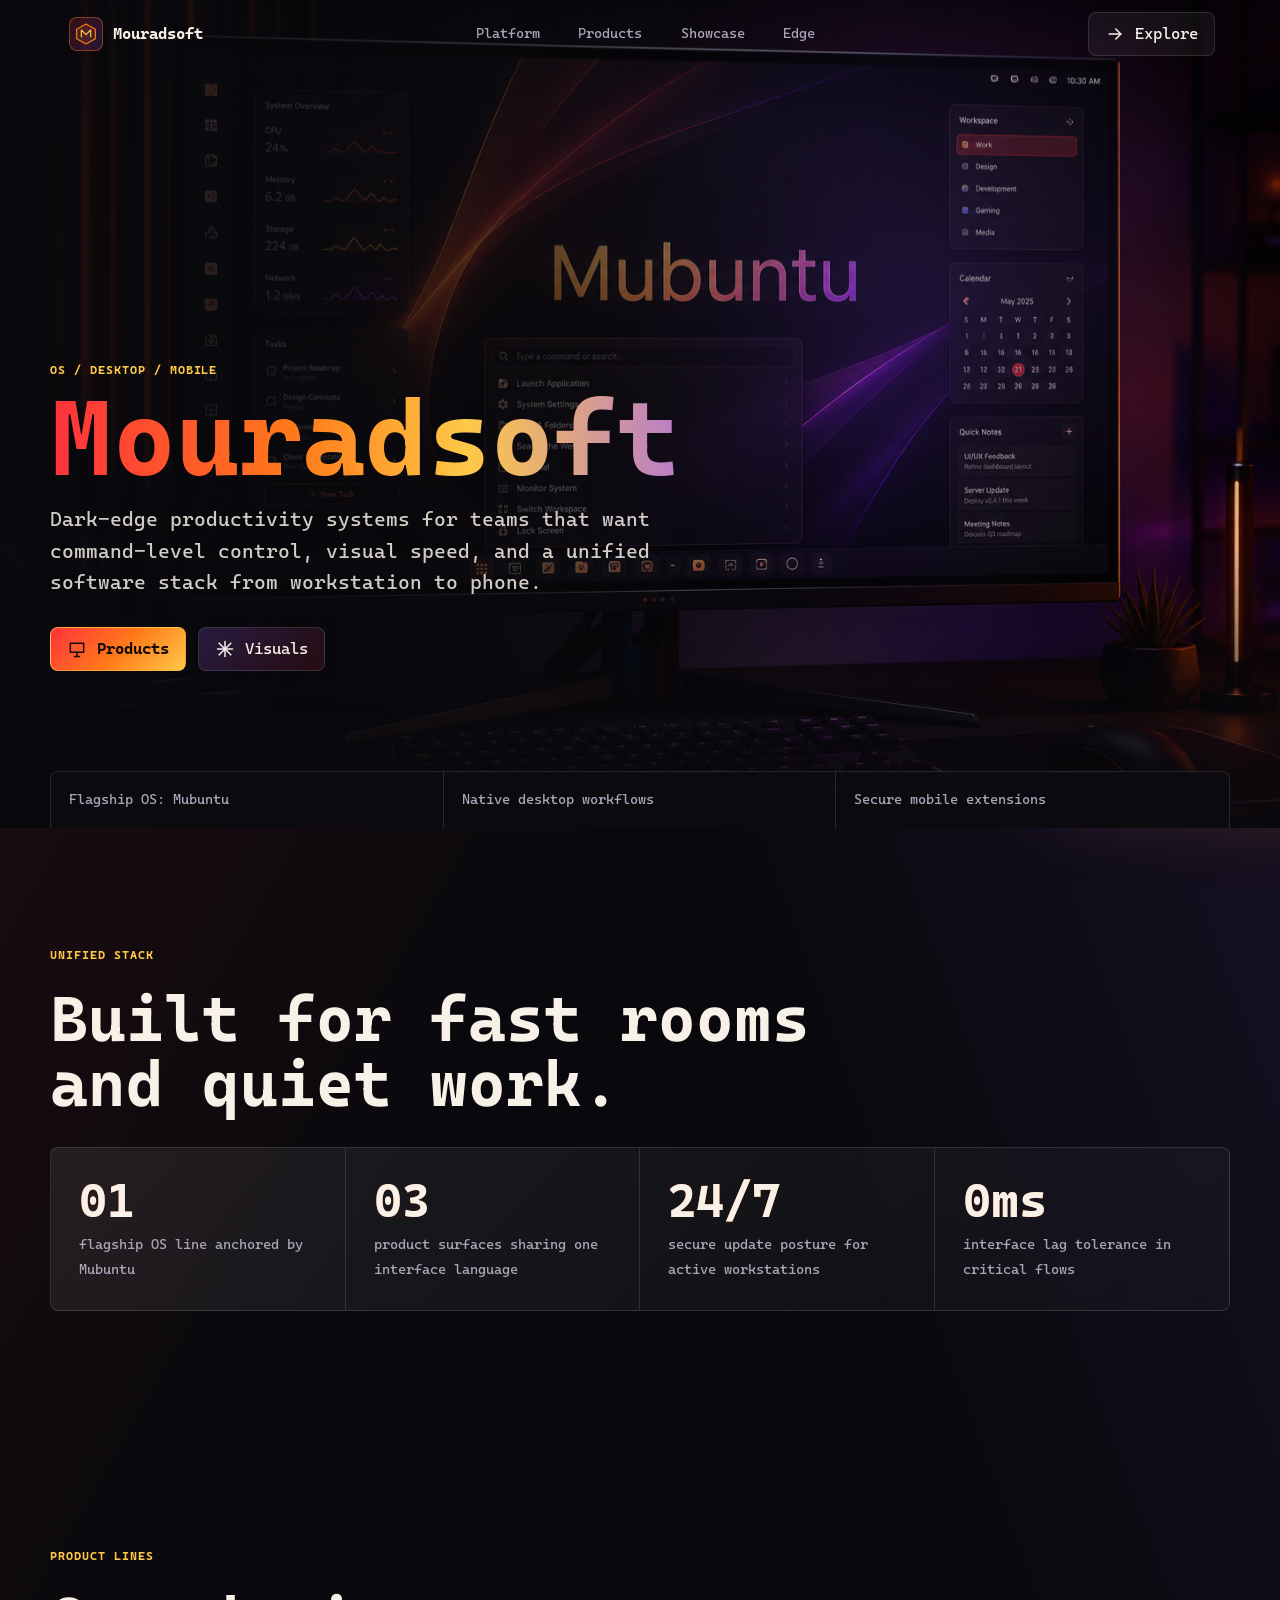
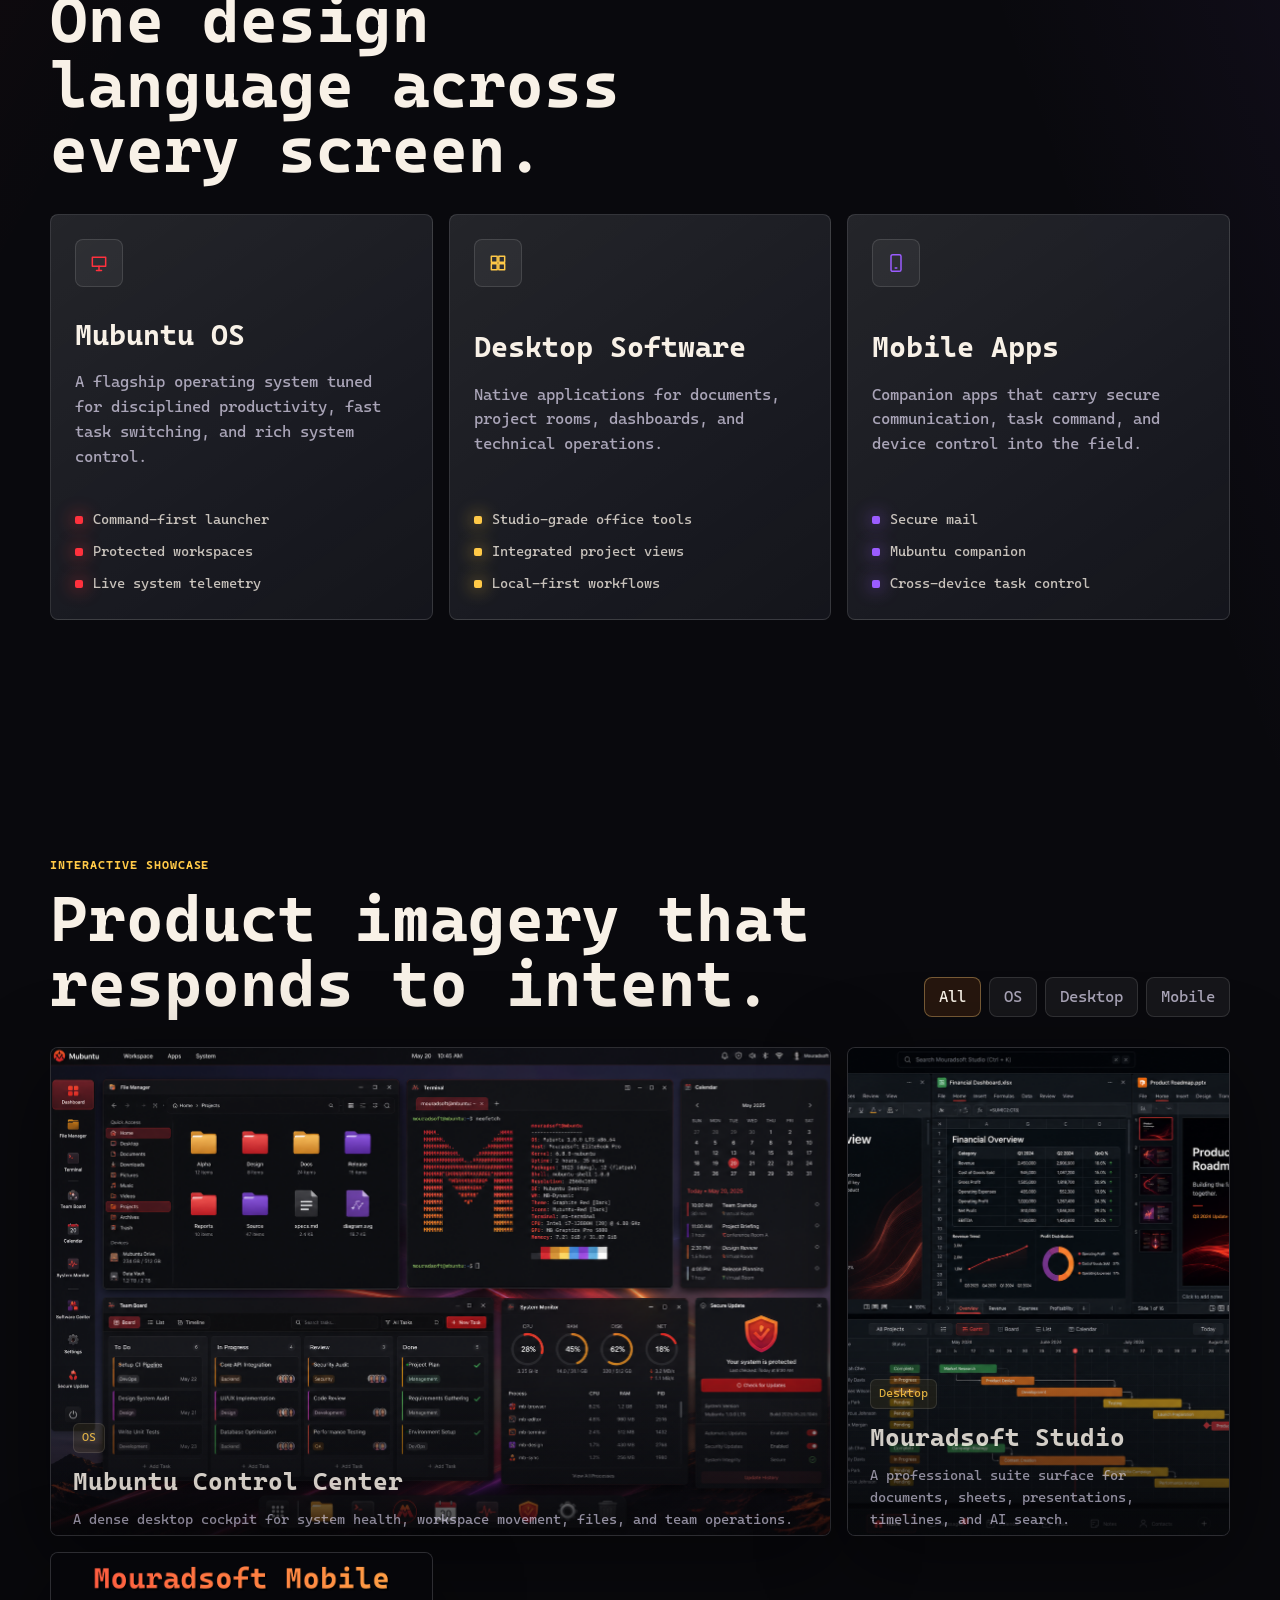
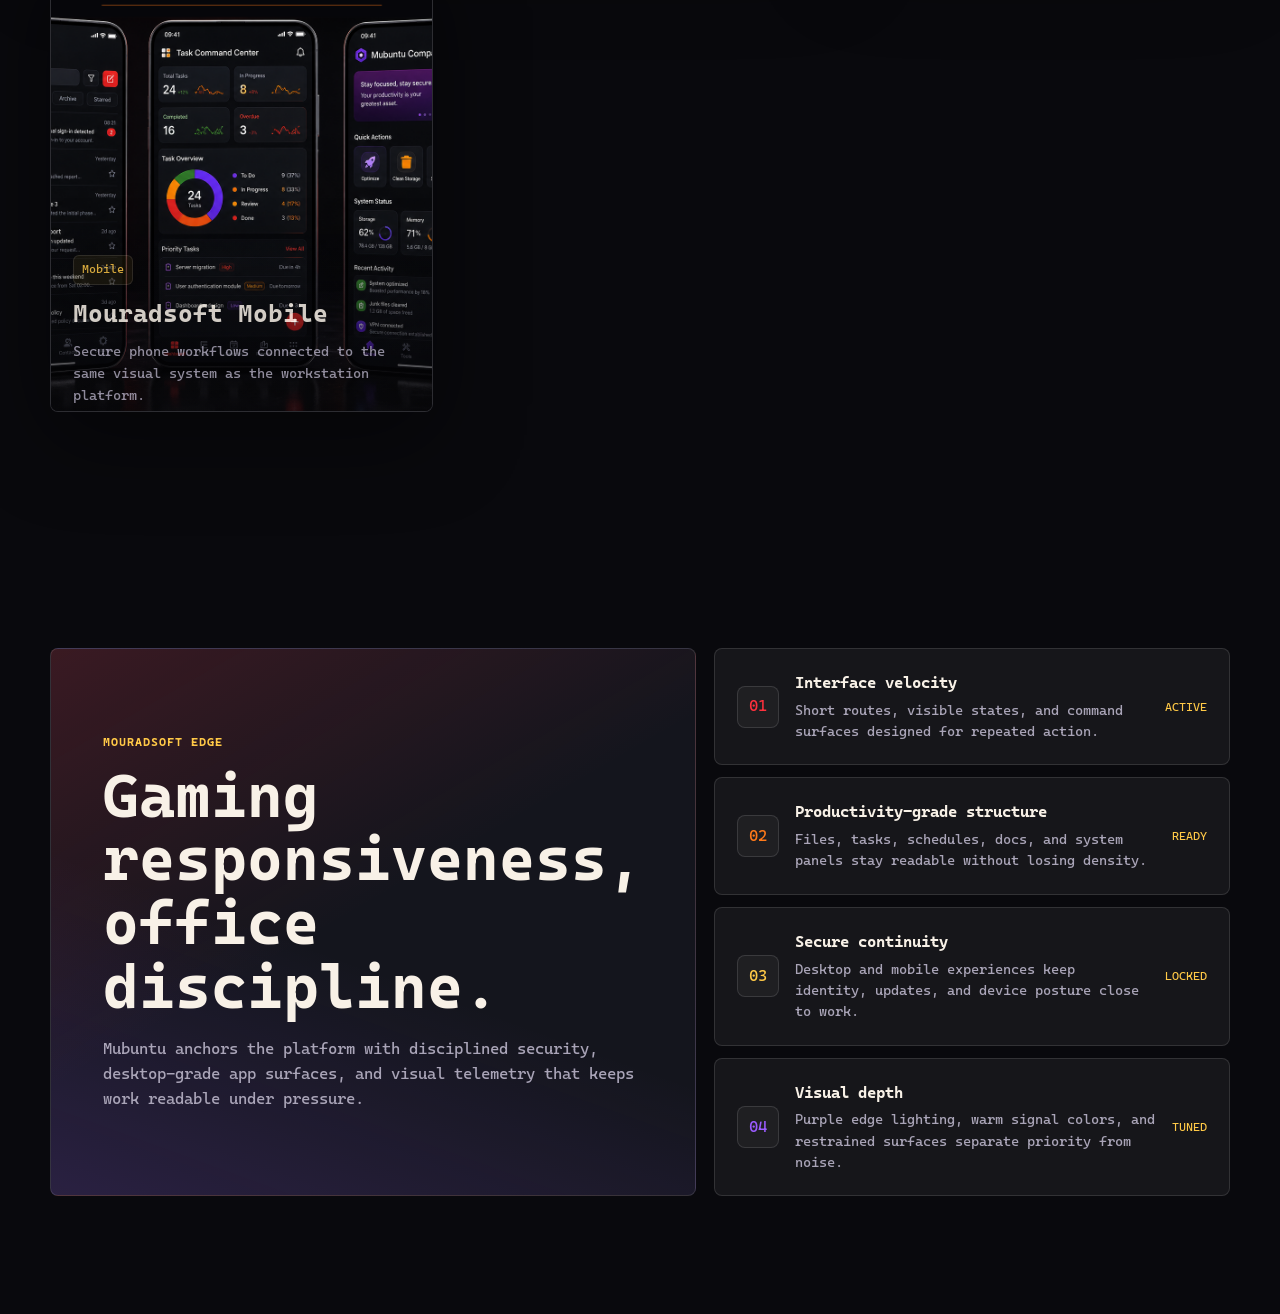
==== index.html @ c842a40a "Initial commit" ====
<!DOCTYPE html>
<html lang="en">
  <head>
    <meta charset="UTF-8" />
    <meta name="viewport" content="width=device-width, initial-scale=1.0" />
    <meta
      name="description"
      content="Mouradsoft builds Mubuntu, desktop software, and mobile applications for high-performance work."
    />
    <title>Mouradsoft | Operating Systems, Desktop Software, Mobile Apps</title>
    <link rel="stylesheet" href="./styles.css" />
  </head>
  <body>
    <div class="ambient ambient-one" aria-hidden="true"></div>
    <div class="ambient ambient-two" aria-hidden="true"></div>

    <header class="site-header" data-elevate>
      <a class="brand" href="#top" aria-label="Mouradsoft home">
        <span class="brand-mark" aria-hidden="true">
          <svg viewBox="0 0 36 36" role="img">
            <path d="M18 3 32 11v14L18 33 4 25V11L18 3Z" />
            <path d="M11 22V12l7 7 7-7v10" />
          </svg>
        </span>
        <span>Mouradsoft</span>
      </a>

      <button class="nav-toggle" type="button" aria-label="Open navigation" aria-expanded="false">
        <span></span>
        <span></span>
      </button>

      <nav class="site-nav" aria-label="Primary navigation">
        <a href="#platform">Platform</a>
        <a href="#products">Products</a>
        <a href="#showcase">Showcase</a>
        <a href="#edge">Edge</a>
      </nav>

      <a class="header-action" href="#showcase">
        <svg viewBox="0 0 24 24" aria-hidden="true">
          <path d="M5 12h14" />
          <path d="m13 6 6 6-6 6" />
        </svg>
        Explore
      </a>
    </header>

    <main id="top">
      <section class="hero" aria-labelledby="hero-title">
        <div class="hero-media" data-parallax="0.16">
          <img src="./assets/mouradsoft-hero.png" alt="Mubuntu operating system displayed on a premium workstation" />
        </div>
        <div class="hero-vignette" aria-hidden="true"></div>
        <div class="hero-content">
          <p class="eyebrow">OS / DESKTOP / MOBILE</p>
          <h1 id="hero-title" aria-label="Mouradsoft"><span>Mouradsoft</span></h1>
          <p class="hero-copy">
            Dark-edge productivity systems for teams that want command-level control, visual speed,
            and a unified software stack from workstation to phone.
          </p>
          <div class="hero-actions" aria-label="Primary actions">
            <a class="button button-primary" href="#products">
              <svg viewBox="0 0 24 24" aria-hidden="true">
                <path d="M4 5h16v11H4z" />
                <path d="M9 21h6" />
                <path d="M12 16v5" />
              </svg>
              Products
            </a>
            <a class="button button-secondary" href="#showcase">
              <svg viewBox="0 0 24 24" aria-hidden="true">
                <path d="M3 12h18" />
                <path d="M12 3v18" />
                <path d="M5 5l14 14" />
                <path d="M19 5 5 19" />
              </svg>
              Visuals
            </a>
          </div>
        </div>
        <div class="hero-strip" aria-label="Platform highlights">
          <span>Flagship OS: Mubuntu</span>
          <span>Native desktop workflows</span>
          <span>Secure mobile extensions</span>
        </div>
      </section>

      <section class="section platform-section" id="platform" aria-labelledby="platform-title">
        <div class="section-heading">
          <p class="eyebrow">Unified Stack</p>
          <h2 id="platform-title">Built for fast rooms and quiet work.</h2>
        </div>
        <div class="metrics" id="metrics" aria-label="Mouradsoft platform metrics"></div>
      </section>

      <section class="section products-section" id="products" aria-labelledby="products-title">
        <div class="section-heading compact">
          <p class="eyebrow">Product Lines</p>
          <h2 id="products-title">One design language across every screen.</h2>
        </div>
        <div class="product-grid" id="product-grid"></div>
      </section>

      <section class="section showcase-section" id="showcase" aria-labelledby="showcase-title">
        <div class="section-heading split">
          <div>
            <p class="eyebrow">Interactive Showcase</p>
            <h2 id="showcase-title">Product imagery that responds to intent.</h2>
          </div>
          <div class="showcase-controls" id="showcase-tabs" aria-label="Showcase filters"></div>
        </div>
        <div class="showcase-grid" id="showcase-grid"></div>
      </section>

      <section class="section edge-section" id="edge" aria-labelledby="edge-title">
        <div class="edge-panel">
          <div class="edge-copy">
            <p class="eyebrow">Mouradsoft Edge</p>
            <h2 id="edge-title">Gaming responsiveness, office discipline.</h2>
            <p>
              Mubuntu anchors the platform with disciplined security, desktop-grade app surfaces,
              and visual telemetry that keeps work readable under pressure.
            </p>
          </div>
          <div class="edge-stack" id="edge-stack" aria-label="Core capabilities"></div>
        </div>
      </section>
    </main>

    <div class="modal" id="image-modal" aria-hidden="true" role="dialog" aria-modal="true" aria-labelledby="modal-title">
      <button class="modal-backdrop" type="button" data-close-modal aria-label="Close product image"></button>
      <article class="modal-panel">
        <button class="modal-close" type="button" data-close-modal aria-label="Close product image">
          <svg viewBox="0 0 24 24" aria-hidden="true">
            <path d="M6 6l12 12" />
            <path d="M18 6 6 18" />
          </svg>
        </button>
        <div class="modal-image-wrap">
          <img id="modal-image" alt="" />
        </div>
        <div class="modal-copy">
          <p class="eyebrow" id="modal-kicker"></p>
          <h3 id="modal-title"></h3>
          <p id="modal-description"></p>
          <div class="modal-actions">
            <button class="icon-button" type="button" id="modal-prev" aria-label="Previous image">
              <svg viewBox="0 0 24 24" aria-hidden="true">
                <path d="m15 18-6-6 6-6" />
              </svg>
            </button>
            <button class="icon-button" type="button" id="modal-next" aria-label="Next image">
              <svg viewBox="0 0 24 24" aria-hidden="true">
                <path d="m9 18 6-6-6-6" />
              </svg>
            </button>
          </div>
        </div>
      </article>
    </div>

    <script src="./script.js"></script>
  </body>
</html>
---- styles.css ----
@font-face {
  font-family: "Cascadia Code";
  src: url("./assets/CascadiaCode.ttf") format("truetype");
  font-weight: 200 900;
  font-style: normal;
  font-display: swap;
}

:root {
  --bg: #09090d;
  --surface: rgba(16, 17, 24, 0.84);
  --surface-strong: #14151d;
  --line: rgba(255, 255, 255, 0.12);
  --line-bright: rgba(255, 205, 119, 0.38);
  --text: #f8f1e7;
  --muted: #a9a4b7;
  --red: #ff313d;
  --orange: #ff7a1a;
  --gold: #ffc947;
  --purple: #9b5cff;
  --green: #50d890;
  --shadow: 0 24px 90px rgba(0, 0, 0, 0.48);
  --radius: 8px;
  --max: 1180px;
}

* {
  box-sizing: border-box;
}

html {
  scroll-behavior: smooth;
}

body {
  margin: 0;
  background:
    linear-gradient(120deg, rgba(255, 49, 61, 0.12), transparent 28%),
    linear-gradient(250deg, rgba(155, 92, 255, 0.13), transparent 30%),
    var(--bg);
  color: var(--text);
  font-family: "Cascadia Code", monospace;
  line-height: 1.55;
  overflow-x: hidden;
}

body.modal-open {
  overflow: hidden;
}

body::selection {
  background: rgba(255, 201, 71, 0.34);
}

img {
  display: block;
  max-width: 100%;
}

a {
  color: inherit;
  text-decoration: none;
}

button {
  color: inherit;
  font: inherit;
}

svg {
  width: 20px;
  height: 20px;
  fill: none;
  stroke: currentColor;
  stroke-linecap: round;
  stroke-linejoin: round;
  stroke-width: 1.8;
}

.ambient {
  position: fixed;
  inset: auto;
  z-index: -2;
  pointer-events: none;
  filter: blur(44px);
  opacity: 0.36;
}

.ambient-one {
  width: 34vw;
  height: 34vw;
  left: -12vw;
  top: 20vh;
  background: conic-gradient(from 110deg, var(--red), var(--orange), transparent, var(--purple), var(--red));
}

.ambient-two {
  width: 28vw;
  height: 28vw;
  right: -10vw;
  bottom: 12vh;
  background: conic-gradient(from 260deg, var(--purple), transparent, var(--gold), var(--orange), var(--purple));
}

.site-header {
  position: fixed;
  top: 0;
  left: 50%;
  z-index: 20;
  width: min(calc(100% - 28px), var(--max));
  height: 68px;
  transform: translateX(-50%);
  display: grid;
  grid-template-columns: auto 1fr auto;
  align-items: center;
  gap: 24px;
  padding: 0 14px 0 18px;
  border: 1px solid transparent;
  border-radius: 0 0 var(--radius) var(--radius);
  transition: background 180ms ease, border-color 180ms ease, box-shadow 180ms ease;
}

.site-header.is-elevated {
  background: rgba(9, 9, 13, 0.74);
  border-color: var(--line);
  box-shadow: 0 18px 48px rgba(0, 0, 0, 0.32);
  backdrop-filter: blur(18px);
}

.brand {
  display: inline-flex;
  align-items: center;
  gap: 10px;
  min-width: 0;
  font-weight: 800;
  letter-spacing: 0;
}

.brand-mark {
  display: grid;
  width: 34px;
  height: 34px;
  place-items: center;
  border: 1px solid rgba(255, 122, 26, 0.42);
  border-radius: var(--radius);
  background: linear-gradient(135deg, rgba(255, 49, 61, 0.18), rgba(155, 92, 255, 0.18));
  color: var(--gold);
}

.brand-mark svg {
  width: 24px;
  height: 24px;
}

.brand-mark path:first-child {
  fill: rgba(255, 122, 26, 0.12);
  stroke: var(--orange);
}

.brand-mark path:last-child {
  stroke: var(--gold);
}

.site-nav {
  display: flex;
  justify-content: center;
  gap: clamp(16px, 3vw, 42px);
  color: var(--muted);
  font-size: 0.88rem;
}

.site-nav a {
  position: relative;
  padding: 8px 0;
  transition: color 160ms ease;
}

.site-nav a::after {
  position: absolute;
  left: 0;
  right: 0;
  bottom: 0;
  height: 2px;
  background: linear-gradient(90deg, var(--red), var(--orange), var(--gold), var(--purple));
  content: "";
  transform: scaleX(0);
  transform-origin: left;
  transition: transform 180ms ease;
}

.site-nav a:hover,
.site-nav a:focus-visible {
  color: var(--text);
}

.site-nav a:hover::after,
.site-nav a:focus-visible::after {
  transform: scaleX(1);
}

.header-action,
.button,
.tab-button,
.modal-close,
.icon-button,
.nav-toggle {
  border: 1px solid var(--line);
  border-radius: var(--radius);
  background: rgba(255, 255, 255, 0.055);
  cursor: pointer;
}

.header-action,
.button {
  display: inline-flex;
  align-items: center;
  justify-content: center;
  gap: 10px;
  min-height: 44px;
  padding: 0 16px;
  white-space: nowrap;
  transition: transform 180ms ease, border-color 180ms ease, background 180ms ease;
}

.header-action:hover,
.button:hover,
.header-action:focus-visible,
.button:focus-visible {
  border-color: var(--line-bright);
  transform: translateY(-2px);
}

.button-primary {
  background: linear-gradient(135deg, var(--red), var(--orange) 52%, var(--gold));
  color: #190b08;
  border-color: rgba(255, 201, 71, 0.64);
  font-weight: 800;
}

.button-secondary {
  background: linear-gradient(135deg, rgba(155, 92, 255, 0.22), rgba(255, 49, 61, 0.12));
}

.nav-toggle {
  display: none;
  width: 42px;
  height: 42px;
  place-items: center;
  padding: 0;
}

.nav-toggle span {
  display: block;
  width: 18px;
  height: 2px;
  background: currentColor;
}

.hero {
  position: relative;
  min-height: 92svh;
  display: grid;
  align-items: end;
  isolation: isolate;
  overflow: hidden;
  padding: 118px max(20px, calc((100vw - var(--max)) / 2)) 58px;
}

.hero-media,
.hero-vignette {
  position: absolute;
  inset: 0;
}

.hero-media {
  z-index: -3;
  transform: translate3d(0, var(--parallax-y, 0px), 0) scale(1.06);
}

.hero-media img {
  width: 100%;
  height: 100%;
  object-fit: cover;
}

.hero-vignette {
  z-index: -2;
  background:
    linear-gradient(90deg, rgba(9, 9, 13, 0.96) 0%, rgba(9, 9, 13, 0.7) 40%, rgba(9, 9, 13, 0.2) 68%),
    linear-gradient(0deg, var(--bg) 0%, transparent 34%),
    radial-gradient(circle at 72% 34%, rgba(155, 92, 255, 0.18), transparent 32%);
}

.hero-content {
  width: min(720px, 100%);
  padding-bottom: clamp(48px, 11vh, 108px);
}

.eyebrow {
  margin: 0 0 12px;
  color: var(--gold);
  font-size: 0.76rem;
  font-weight: 800;
  letter-spacing: 0.08em;
  text-transform: uppercase;
}

h1,
h2,
h3,
p {
  margin-top: 0;
}

h1 {
  max-width: 100%;
  margin-bottom: 18px;
  padding-right: 0.12em;
  overflow: visible;
  font-size: clamp(3rem, 8.5vw, 6.7rem);
  line-height: 0.88;
  letter-spacing: 0;
  white-space: nowrap;
}

h1 span {
  display: inline-block;
}

h1,
.gradient-text {
  background: linear-gradient(90deg, var(--red), var(--orange) 34%, var(--gold) 58%, var(--purple));
  -webkit-background-clip: text;
  background-clip: text;
  color: transparent;
}

.hero-copy {
  max-width: 680px;
  color: rgba(248, 241, 231, 0.84);
  font-size: clamp(1rem, 1.9vw, 1.28rem);
}

.hero-actions {
  display: flex;
  flex-wrap: wrap;
  gap: 12px;
  margin-top: 28px;
}

.hero-strip {
  position: absolute;
  left: 50%;
  bottom: 0;
  width: min(calc(100% - 40px), var(--max));
  transform: translateX(-50%);
  display: grid;
  grid-template-columns: repeat(3, 1fr);
  border: 1px solid var(--line);
  border-bottom: 0;
  border-radius: var(--radius) var(--radius) 0 0;
  background: rgba(12, 12, 18, 0.76);
  backdrop-filter: blur(18px);
  overflow: hidden;
}

.hero-strip span {
  min-width: 0;
  padding: 17px 18px;
  border-right: 1px solid var(--line);
  color: var(--muted);
  font-size: clamp(0.72rem, 1.5vw, 0.88rem);
}

.hero-strip span:last-child {
  border-right: 0;
}

.section {
  width: min(calc(100% - 40px), var(--max));
  margin: 0 auto;
  padding: clamp(72px, 10vw, 118px) 0;
}

.section-heading {
  display: grid;
  gap: 10px;
  margin-bottom: 30px;
}

.section-heading h2 {
  max-width: 800px;
  margin: 0;
  font-size: clamp(2rem, 5vw, 4.4rem);
  line-height: 1.02;
  letter-spacing: 0;
}

.section-heading.compact h2 {
  max-width: 720px;
}

.section-heading.split {
  grid-template-columns: 1fr auto;
  align-items: end;
  gap: 24px;
}

.metrics {
  display: grid;
  grid-template-columns: repeat(4, 1fr);
  border: 1px solid var(--line);
  border-radius: var(--radius);
  background: linear-gradient(135deg, rgba(255, 255, 255, 0.08), rgba(255, 255, 255, 0.025));
  overflow: hidden;
}

.metric {
  min-width: 0;
  padding: 28px;
  border-right: 1px solid var(--line);
}

.metric:last-child {
  border-right: 0;
}

.metric-value {
  display: block;
  margin-bottom: 8px;
  color: var(--text);
  font-size: clamp(2rem, 4vw, 3rem);
  font-weight: 900;
  line-height: 1;
}

.metric-label {
  color: var(--muted);
  font-size: 0.86rem;
}

.product-grid {
  display: grid;
  grid-template-columns: repeat(3, 1fr);
  gap: 16px;
}

.product-card {
  position: relative;
  min-height: 340px;
  display: flex;
  flex-direction: column;
  justify-content: space-between;
  padding: 24px;
  border: 1px solid var(--line);
  border-radius: var(--radius);
  background:
    linear-gradient(145deg, rgba(255, 255, 255, 0.09), rgba(255, 255, 255, 0.025)),
    var(--surface);
  overflow: hidden;
}

.product-card::before {
  position: absolute;
  inset: 0;
  background: radial-gradient(circle at var(--mx, 50%) var(--my, 50%), var(--accent-soft), transparent 34%);
  opacity: 0;
  content: "";
  transition: opacity 180ms ease;
}

.product-card:hover::before {
  opacity: 1;
}

.product-card > * {
  position: relative;
  z-index: 1;
}

.product-icon {
  display: grid;
  width: 48px;
  height: 48px;
  place-items: center;
  border: 1px solid var(--line);
  border-radius: var(--radius);
  color: var(--accent);
  background: rgba(255, 255, 255, 0.05);
}

.product-card h3 {
  margin: 26px 0 12px;
  font-size: clamp(1.3rem, 2.3vw, 2rem);
}

.product-card p {
  color: var(--muted);
}

.feature-list {
  display: grid;
  gap: 10px;
  margin: 24px 0 0;
  padding: 0;
  list-style: none;
}

.feature-list li {
  display: flex;
  align-items: center;
  gap: 10px;
  color: rgba(248, 241, 231, 0.78);
  font-size: 0.88rem;
}

.feature-list li::before {
  width: 8px;
  height: 8px;
  border-radius: 2px;
  background: var(--accent);
  content: "";
  flex: 0 0 auto;
  box-shadow: 0 0 18px var(--accent);
}

.showcase-controls {
  display: flex;
  flex-wrap: wrap;
  justify-content: flex-end;
  gap: 8px;
}

.tab-button {
  min-height: 40px;
  padding: 0 14px;
  color: var(--muted);
  transition: color 160ms ease, border-color 160ms ease, background 160ms ease;
}

.tab-button.is-active,
.tab-button:hover,
.tab-button:focus-visible {
  color: var(--text);
  border-color: var(--line-bright);
  background: rgba(255, 122, 26, 0.12);
}

.showcase-grid {
  display: grid;
  grid-template-columns: repeat(3, 1fr);
  gap: 16px;
}

.showcase-card {
  position: relative;
  min-width: 0;
  min-height: 458px;
  border: 1px solid var(--line);
  border-radius: var(--radius);
  background: #101016;
  box-shadow: var(--shadow);
  overflow: hidden;
  cursor: pointer;
  transform-style: preserve-3d;
  transition: border-color 180ms ease, transform 120ms ease;
}

.showcase-card.is-wide {
  grid-column: span 2;
}

.showcase-card:hover,
.showcase-card:focus-visible {
  border-color: var(--line-bright);
  outline: none;
}

.showcase-card img {
  width: 100%;
  height: 100%;
  min-height: 458px;
  object-fit: cover;
  transform: translateZ(0) scale(1.01);
  transition: transform 280ms ease, filter 280ms ease;
}

.showcase-card:hover img,
.showcase-card:focus-visible img {
  filter: saturate(1.1) contrast(1.08);
  transform: translateZ(34px) scale(1.045);
}

.showcase-reveal {
  position: absolute;
  left: 0;
  right: 0;
  bottom: 0;
  padding: 58px 22px 22px;
  background: linear-gradient(0deg, rgba(6, 6, 9, 0.96), rgba(6, 6, 9, 0));
  transform: translateY(18px);
  opacity: 0.84;
  transition: opacity 180ms ease, transform 180ms ease;
}

.showcase-card:hover .showcase-reveal,
.showcase-card:focus-visible .showcase-reveal {
  opacity: 1;
  transform: translateY(0);
}

.showcase-reveal h3 {
  margin-bottom: 8px;
  font-size: clamp(1.1rem, 2vw, 1.55rem);
}

.showcase-reveal p {
  margin-bottom: 0;
  color: var(--muted);
  font-size: 0.88rem;
}

.showcase-tag {
  display: inline-flex;
  margin-bottom: 10px;
  padding: 5px 8px;
  border: 1px solid var(--line);
  border-radius: 6px;
  color: var(--gold);
  background: rgba(255, 201, 71, 0.08);
  font-size: 0.72rem;
}

.edge-panel {
  display: grid;
  grid-template-columns: 0.9fr 1.1fr;
  gap: 18px;
  align-items: stretch;
}

.edge-copy {
  min-height: 420px;
  display: flex;
  flex-direction: column;
  justify-content: center;
  padding: clamp(26px, 5vw, 52px);
  border: 1px solid var(--line);
  border-radius: var(--radius);
  background:
    linear-gradient(150deg, rgba(255, 49, 61, 0.16), transparent 48%),
    linear-gradient(20deg, rgba(155, 92, 255, 0.16), transparent 44%),
    var(--surface-strong);
}

.edge-copy h2 {
  margin-bottom: 18px;
  font-size: clamp(2rem, 4.8vw, 4rem);
  line-height: 1.04;
}

.edge-copy p:last-child {
  max-width: 570px;
  margin-bottom: 0;
  color: var(--muted);
}

.edge-stack {
  display: grid;
  gap: 12px;
}

.edge-item {
  display: grid;
  grid-template-columns: auto 1fr auto;
  gap: 16px;
  align-items: center;
  padding: 22px;
  border: 1px solid var(--line);
  border-radius: var(--radius);
  background: rgba(255, 255, 255, 0.055);
}

.edge-number {
  display: grid;
  width: 42px;
  height: 42px;
  place-items: center;
  border: 1px solid var(--line);
  border-radius: var(--radius);
  color: var(--accent);
  background: rgba(255, 255, 255, 0.04);
}

.edge-item h3 {
  margin: 0 0 4px;
  font-size: 1rem;
}

.edge-item p {
  margin: 0;
  color: var(--muted);
  font-size: 0.86rem;
}

.edge-status {
  color: var(--gold);
  font-size: 0.78rem;
  white-space: nowrap;
}

.modal {
  position: fixed;
  inset: 0;
  z-index: 50;
  display: grid;
  place-items: center;
  padding: 22px;
  opacity: 0;
  pointer-events: none;
  transition: opacity 180ms ease;
}

.modal.is-open {
  opacity: 1;
  pointer-events: auto;
}

.modal-backdrop {
  position: absolute;
  inset: 0;
  border: 0;
  background: rgba(3, 3, 5, 0.78);
  backdrop-filter: blur(18px);
  cursor: pointer;
}

.modal-panel {
  position: relative;
  width: min(1120px, 100%);
  max-height: min(88svh, 840px);
  display: grid;
  grid-template-columns: 1.35fr 0.65fr;
  border: 1px solid var(--line-bright);
  border-radius: var(--radius);
  background: #101016;
  box-shadow: var(--shadow);
  overflow: hidden;
  transform: scale(0.96) translateY(18px);
  transition: transform 220ms ease;
}

.modal.is-open .modal-panel {
  transform: scale(1) translateY(0);
}

.modal-image-wrap {
  background: #050507;
  overflow: auto;
}

.modal-image-wrap img {
  width: 100%;
  height: 100%;
  max-height: min(88svh, 840px);
  object-fit: contain;
}

.modal-copy {
  display: flex;
  flex-direction: column;
  justify-content: center;
  padding: clamp(24px, 4vw, 42px);
}

.modal-copy h3 {
  margin-bottom: 14px;
  font-size: clamp(1.6rem, 3vw, 2.5rem);
  line-height: 1.04;
}

.modal-copy p {
  color: var(--muted);
}

.modal-actions {
  display: flex;
  gap: 10px;
  margin-top: 24px;
}

.modal-close,
.icon-button {
  display: grid;
  width: 42px;
  height: 42px;
  place-items: center;
  padding: 0;
  transition: border-color 160ms ease, background 160ms ease;
}

.modal-close {
  position: absolute;
  top: 14px;
  right: 14px;
  z-index: 2;
  background: rgba(0, 0, 0, 0.48);
}

.modal-close:hover,
.modal-close:focus-visible,
.icon-button:hover,
.icon-button:focus-visible {
  border-color: var(--line-bright);
  background: rgba(255, 122, 26, 0.14);
}

@media (max-width: 980px) {
  .site-header {
    grid-template-columns: auto auto;
    justify-content: space-between;
  }

  .nav-toggle {
    display: grid;
  }

  .site-nav,
  .header-action {
    display: none;
  }

  .site-header.nav-open .site-nav {
    position: absolute;
    top: 76px;
    left: 0;
    right: 0;
    display: grid;
    justify-content: stretch;
    gap: 0;
    padding: 8px;
    border: 1px solid var(--line);
    border-radius: var(--radius);
    background: rgba(9, 9, 13, 0.96);
    backdrop-filter: blur(18px);
  }

  .site-nav a {
    padding: 14px;
  }

  .hero {
    min-height: 88svh;
  }

  .hero-vignette {
    background:
      linear-gradient(90deg, rgba(9, 9, 13, 0.94), rgba(9, 9, 13, 0.68)),
      linear-gradient(0deg, var(--bg) 0%, transparent 42%);
  }

  .metrics,
  .product-grid,
  .showcase-grid,
  .edge-panel,
  .modal-panel {
    grid-template-columns: 1fr;
  }

  .metrics {
    grid-template-columns: repeat(2, 1fr);
  }

  .metric:nth-child(2) {
    border-right: 0;
  }

  .metric:nth-child(-n + 2) {
    border-bottom: 1px solid var(--line);
  }

  .showcase-card.is-wide {
    grid-column: span 1;
  }

  .section-heading.split {
    grid-template-columns: 1fr;
    align-items: start;
  }

  .showcase-controls {
    justify-content: flex-start;
  }
}

@media (max-width: 640px) {
  .site-header {
    width: calc(100% - 20px);
    height: 60px;
  }

  .brand span:last-child {
    max-width: 48vw;
    overflow: hidden;
    text-overflow: ellipsis;
  }

  .hero {
    min-height: 90svh;
    padding-inline: 20px;
    padding-bottom: 82px;
  }

  .hero-content {
    padding-bottom: 46px;
  }

  .hero-strip {
    width: calc(100% - 20px);
    grid-template-columns: 1fr;
  }

  .hero-strip span {
    padding: 11px 12px;
    border-right: 0;
    border-bottom: 1px solid var(--line);
  }

  .hero-strip span:last-child {
    border-bottom: 0;
  }

  .section {
    width: calc(100% - 28px);
  }

  .metrics {
    grid-template-columns: 1fr;
  }

  .metric {
    border-right: 0;
    border-bottom: 1px solid var(--line);
  }

  .metric:last-child {
    border-bottom: 0;
  }

  .product-card {
    min-height: 300px;
  }

  .showcase-card,
  .showcase-card img {
    min-height: 360px;
  }

  .edge-item {
    grid-template-columns: auto 1fr;
  }

  .edge-status {
    grid-column: 2;
  }

  .modal {
    padding: 10px;
  }

  .modal-panel {
    max-height: 92svh;
    overflow-y: auto;
  }

  .modal-image-wrap img {
    max-height: 52svh;
  }
}

@media (prefers-reduced-motion: reduce) {
  *,
  *::before,
  *::after {
    scroll-behavior: auto !important;
    transition-duration: 0.001ms !important;
    animation-duration: 0.001ms !important;
  }
}
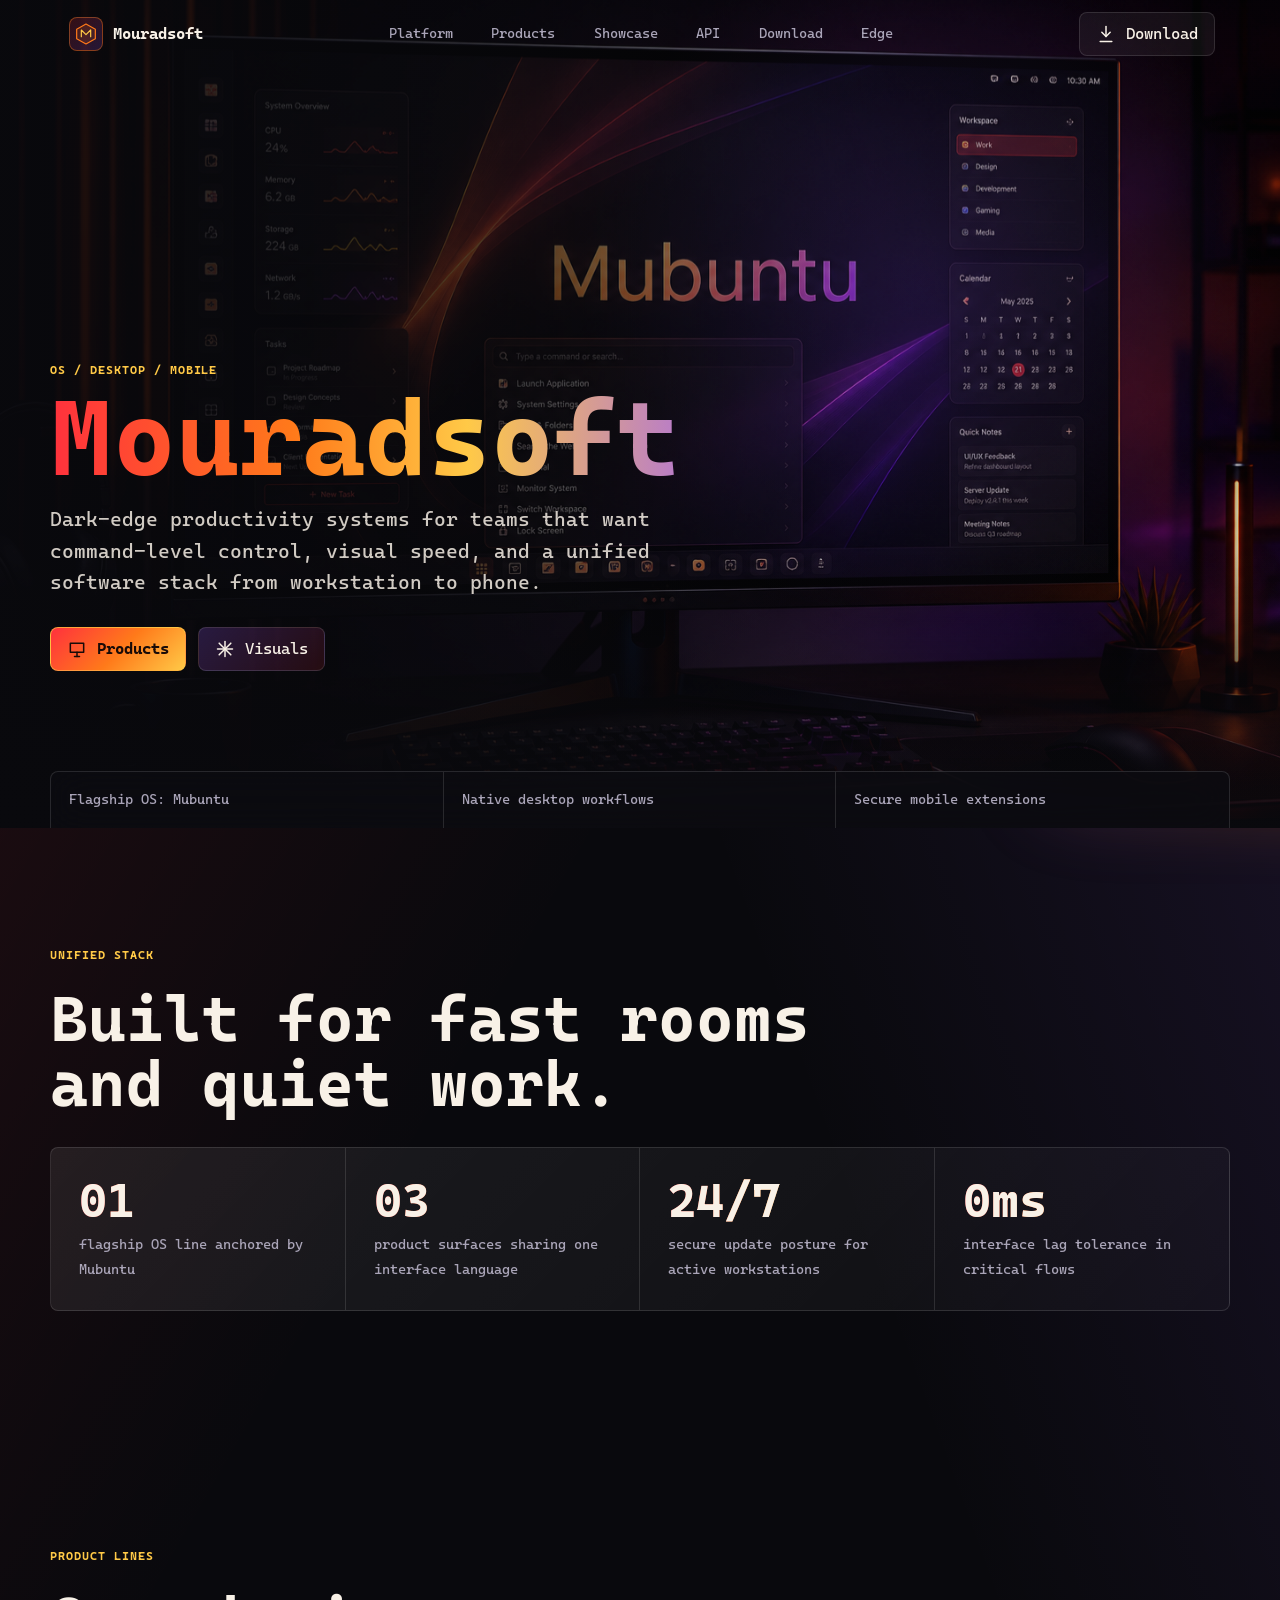
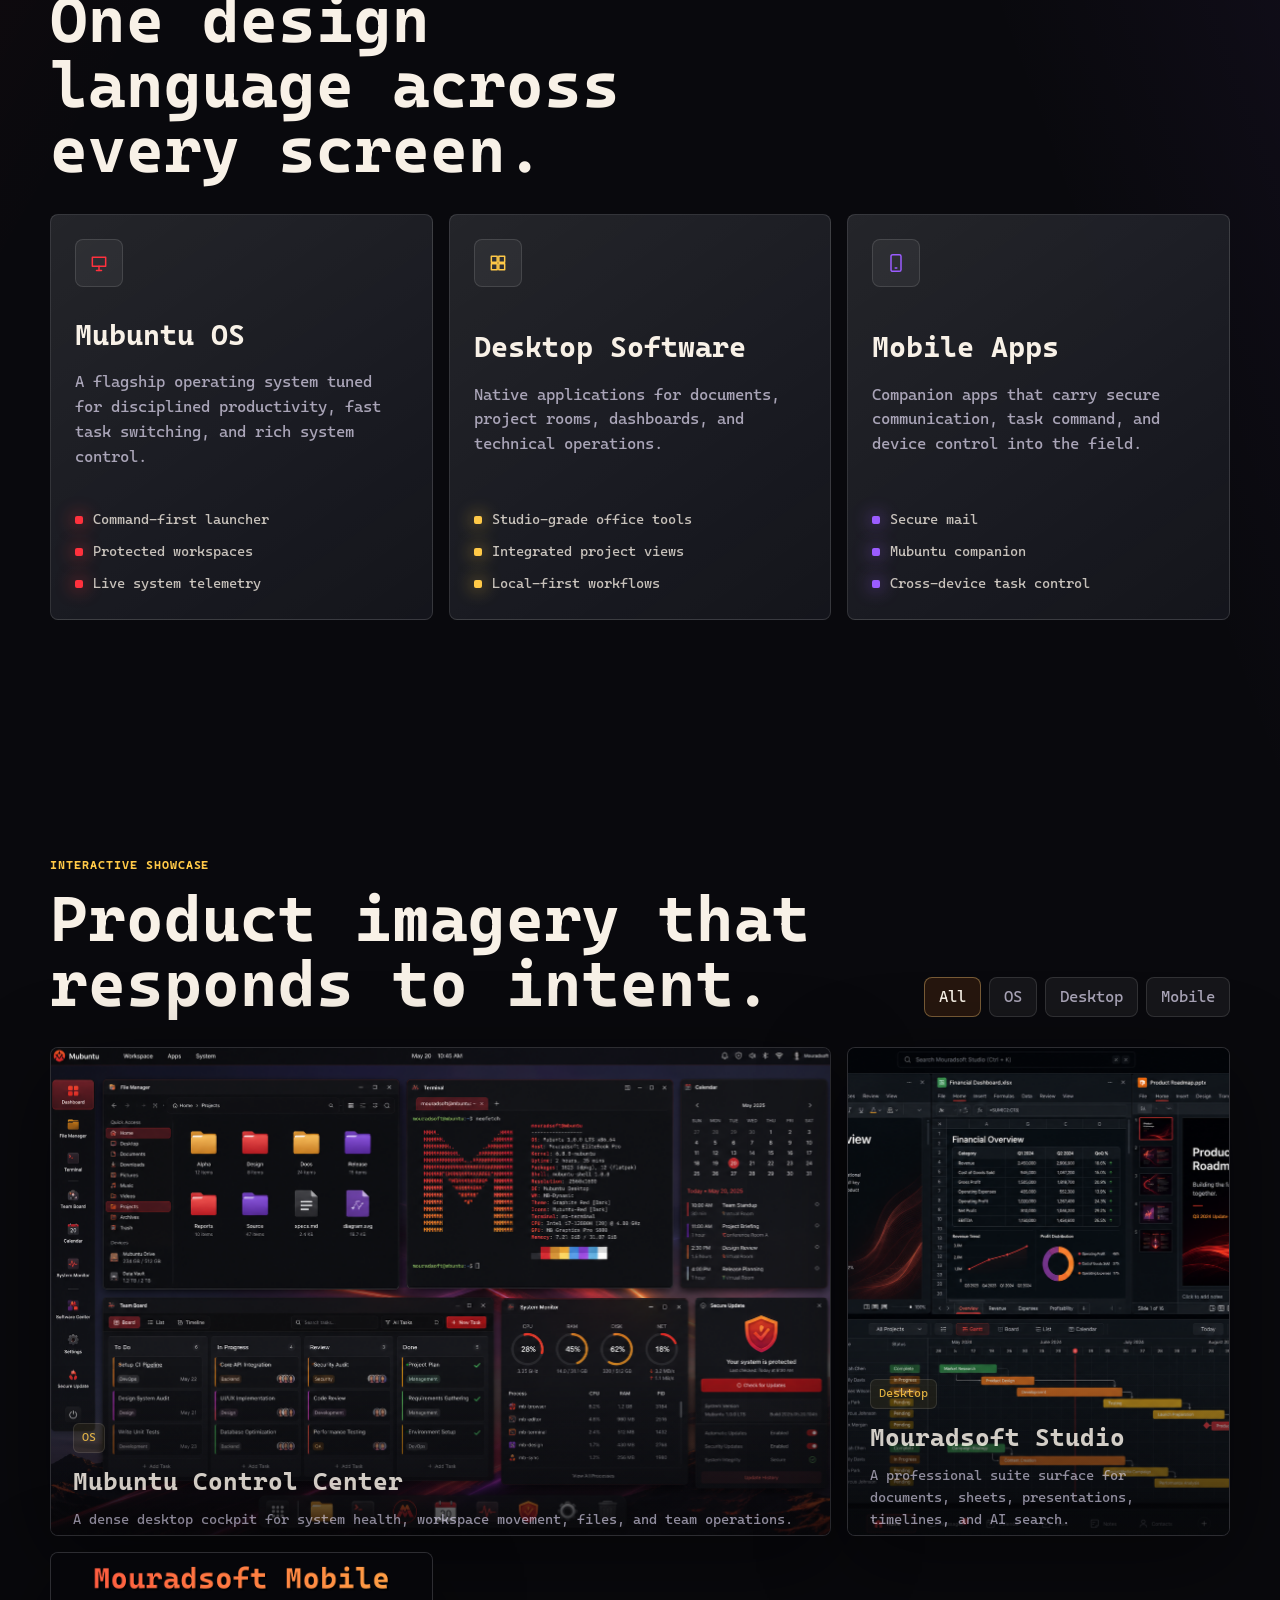
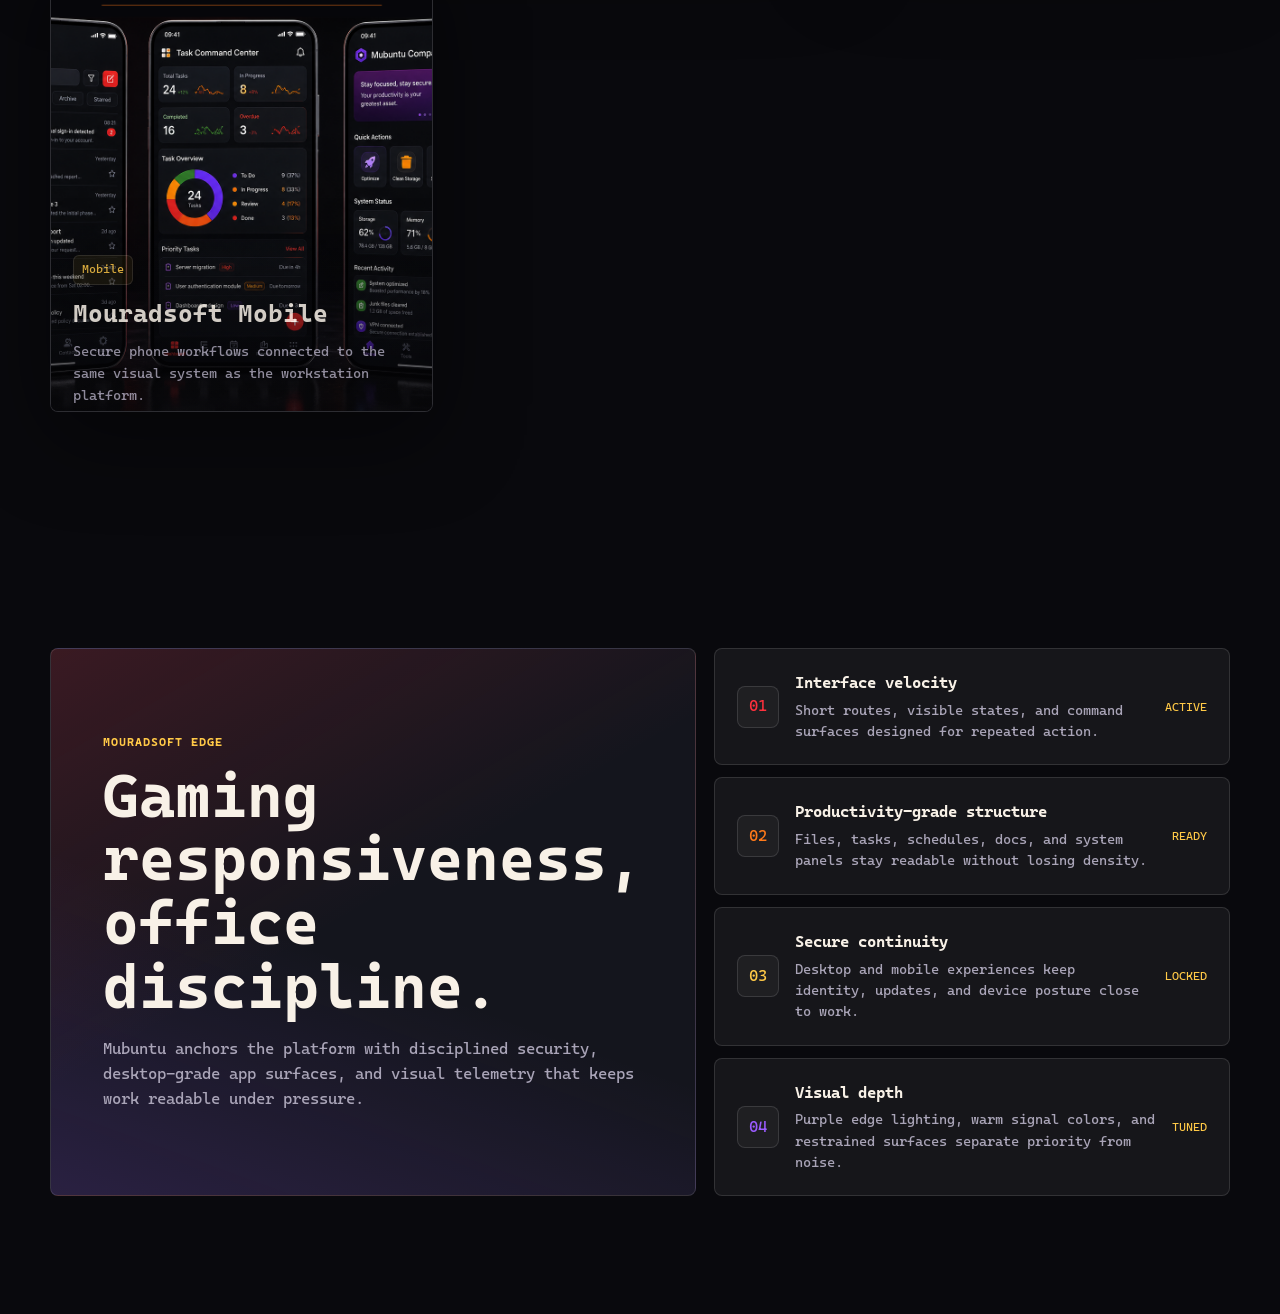
==== commit 6d1c78d1: "Add API docs playground" ====
--- a/index.html
+++ b/index.html
@@ -34,15 +34,18 @@
         <a href="#platform">Platform</a>
         <a href="#products">Products</a>
         <a href="#showcase">Showcase</a>
+        <a href="./api.html">API</a>
+        <a href="./download.html">Download</a>
         <a href="#edge">Edge</a>
       </nav>
 
-      <a class="header-action" href="#showcase">
+      <a class="header-action" href="./download.html">
         <svg viewBox="0 0 24 24" aria-hidden="true">
-          <path d="M5 12h14" />
-          <path d="m13 6 6 6-6 6" />
+          <path d="M12 3v12" />
+          <path d="m7 10 5 5 5-5" />
+          <path d="M5 21h14" />
         </svg>
-        Explore
+        Download
       </a>
     </header>
 
--- a/styles.css
+++ b/styles.css
@@ -814,6 +814,729 @@
   background: rgba(255, 122, 26, 0.14);
 }
 
+.download-page {
+  min-height: 100svh;
+}
+
+.download-hero {
+  width: min(calc(100% - 40px), var(--max));
+  min-height: 72svh;
+  display: grid;
+  grid-template-columns: minmax(0, 1fr) minmax(320px, 0.74fr);
+  gap: clamp(24px, 5vw, 70px);
+  align-items: center;
+  margin: 0 auto;
+  padding: 128px 0 54px;
+}
+
+.download-hero-copy {
+  min-width: 0;
+}
+
+.download-hero h1 {
+  margin-bottom: 18px;
+  font-size: clamp(3.2rem, 9vw, 7rem);
+}
+
+.release-pill {
+  display: flex;
+  flex-wrap: wrap;
+  align-items: center;
+  gap: 10px;
+  width: fit-content;
+  max-width: 100%;
+  margin-top: 28px;
+  padding: 10px 12px;
+  border: 1px solid rgba(80, 216, 144, 0.36);
+  border-radius: var(--radius);
+  background: rgba(80, 216, 144, 0.08);
+}
+
+.release-pill span {
+  padding: 4px 8px;
+  border-radius: 6px;
+  background: rgba(80, 216, 144, 0.14);
+  color: var(--green);
+  font-size: 0.76rem;
+  font-weight: 800;
+}
+
+.release-pill strong {
+  color: var(--text);
+}
+
+.release-pill small {
+  color: var(--muted);
+}
+
+.download-terminal {
+  border: 1px solid rgba(80, 216, 144, 0.28);
+  border-radius: var(--radius);
+  background:
+    linear-gradient(135deg, rgba(80, 216, 144, 0.08), transparent 38%),
+    linear-gradient(155deg, rgba(155, 92, 255, 0.14), transparent 54%),
+    rgba(8, 10, 12, 0.9);
+  box-shadow: var(--shadow);
+  overflow: hidden;
+}
+
+.terminal-bar {
+  display: flex;
+  gap: 7px;
+  padding: 14px 16px;
+  border-bottom: 1px solid rgba(255, 255, 255, 0.1);
+}
+
+.terminal-bar span {
+  width: 10px;
+  height: 10px;
+  border-radius: 50%;
+}
+
+.terminal-bar span:nth-child(1) {
+  background: var(--red);
+}
+
+.terminal-bar span:nth-child(2) {
+  background: var(--gold);
+}
+
+.terminal-bar span:nth-child(3) {
+  background: var(--green);
+}
+
+.download-terminal pre {
+  margin: 0;
+  padding: clamp(20px, 4vw, 34px);
+  overflow-x: auto;
+  color: var(--green);
+  font-size: clamp(0.8rem, 1.6vw, 1rem);
+  line-height: 1.7;
+}
+
+.download-shell {
+  width: min(calc(100% - 40px), var(--max));
+  display: grid;
+  grid-template-columns: minmax(0, 1.2fr) minmax(300px, 0.8fr);
+  gap: 18px;
+  margin: 0 auto;
+}
+
+.download-card {
+  min-width: 0;
+  border: 1px solid var(--line);
+  border-radius: var(--radius);
+  background:
+    linear-gradient(135deg, rgba(255, 255, 255, 0.09), rgba(255, 255, 255, 0.025)),
+    var(--surface);
+  box-shadow: var(--shadow);
+}
+
+.primary-download {
+  display: grid;
+  grid-template-columns: minmax(0, 1fr) auto;
+  gap: 22px;
+  align-items: center;
+  padding: clamp(24px, 5vw, 42px);
+}
+
+.primary-download h2,
+.release-notes-card h2 {
+  margin-bottom: 12px;
+  font-size: clamp(1.5rem, 3vw, 2.35rem);
+  line-height: 1.08;
+}
+
+.primary-download p,
+.release-notes-card p {
+  margin-bottom: 0;
+  color: var(--muted);
+}
+
+.download-button {
+  display: inline-flex;
+  align-items: center;
+  justify-content: center;
+  gap: 12px;
+  min-height: 62px;
+  padding: 0 22px;
+  border: 1px solid rgba(255, 201, 71, 0.6);
+  border-radius: var(--radius);
+  background: linear-gradient(135deg, var(--red), var(--orange) 48%, var(--gold));
+  color: #160a07;
+  font-weight: 900;
+  text-align: center;
+  transition: transform 180ms ease, box-shadow 180ms ease;
+}
+
+.download-button:hover,
+.download-button:focus-visible {
+  transform: translateY(-2px);
+  box-shadow: 0 18px 40px rgba(255, 122, 26, 0.24);
+}
+
+.selected-build {
+  grid-column: 1 / -1;
+  display: flex;
+  flex-wrap: wrap;
+  gap: 8px;
+  color: var(--muted);
+}
+
+.selected-build span {
+  padding: 6px 9px;
+  border: 1px solid var(--line);
+  border-radius: 6px;
+  background: rgba(255, 255, 255, 0.045);
+  font-size: 0.78rem;
+}
+
+.release-notes-card {
+  padding: clamp(24px, 5vw, 36px);
+}
+
+.doc-actions {
+  display: flex;
+  flex-wrap: wrap;
+  gap: 10px;
+  margin-top: 24px;
+}
+
+.download-section {
+  padding-bottom: 48px;
+}
+
+.build-select-label {
+  display: grid;
+  gap: 8px;
+  min-width: min(300px, 100%);
+  color: var(--muted);
+  font-size: 0.78rem;
+}
+
+.build-select-label select {
+  min-height: 44px;
+  padding: 0 38px 0 12px;
+  border: 1px solid var(--line);
+  border-radius: var(--radius);
+  background: #111219;
+  color: var(--text);
+  font: inherit;
+}
+
+.architecture-grid {
+  display: grid;
+  grid-template-columns: repeat(3, 1fr);
+  gap: 16px;
+}
+
+.architecture-card {
+  display: grid;
+  gap: 22px;
+  padding: 24px;
+  border: 1px solid var(--line);
+  border-radius: var(--radius);
+  background: rgba(255, 255, 255, 0.055);
+  cursor: pointer;
+  transition: transform 180ms ease, border-color 180ms ease, background 180ms ease;
+}
+
+.architecture-card:hover,
+.architecture-card:focus-within,
+.architecture-card.is-selected {
+  border-color: rgba(80, 216, 144, 0.44);
+  background: rgba(80, 216, 144, 0.07);
+  transform: translateY(-2px);
+}
+
+.architecture-card h3 {
+  margin-bottom: 8px;
+  font-size: 1.35rem;
+}
+
+.architecture-card p {
+  margin-bottom: 0;
+  color: var(--muted);
+}
+
+.architecture-card dl {
+  display: grid;
+  gap: 8px;
+  margin: 0;
+}
+
+.architecture-card dl div {
+  display: flex;
+  justify-content: space-between;
+  gap: 12px;
+  padding: 8px 0;
+  border-bottom: 1px solid var(--line);
+}
+
+.architecture-card dt,
+.architecture-card dd {
+  margin: 0;
+}
+
+.architecture-card dt {
+  color: var(--muted);
+}
+
+.architecture-card dd {
+  color: var(--text);
+}
+
+.checksum-section {
+  padding-top: 44px;
+  padding-bottom: 54px;
+}
+
+.checksum-table {
+  display: grid;
+  border: 1px solid var(--line);
+  border-radius: var(--radius);
+  background: rgba(255, 255, 255, 0.04);
+  overflow: hidden;
+}
+
+.checksum-row {
+  display: grid;
+  grid-template-columns: minmax(0, 1fr) auto;
+  gap: 16px;
+  align-items: center;
+  padding: 18px;
+  border-bottom: 1px solid var(--line);
+}
+
+.checksum-row:last-child {
+  border-bottom: 0;
+}
+
+.checksum-row strong {
+  display: block;
+  margin-bottom: 6px;
+}
+
+code {
+  color: var(--green);
+  font-family: "Cascadia Code", monospace;
+  word-break: break-all;
+}
+
+.checksum-copy {
+  position: relative;
+}
+
+.checksum-copy.is-copied {
+  border-color: rgba(80, 216, 144, 0.58);
+  background: rgba(80, 216, 144, 0.14);
+}
+
+.checksum-help {
+  margin: 16px 0 0;
+  color: var(--muted);
+  font-size: 0.9rem;
+}
+
+.requirements-section {
+  padding-top: 36px;
+}
+
+.requirements-panel {
+  display: grid;
+  grid-template-columns: minmax(260px, 0.7fr) minmax(0, 1fr);
+  gap: 24px;
+  padding: clamp(24px, 5vw, 42px);
+  border: 1px solid var(--line);
+  border-radius: var(--radius);
+  background:
+    linear-gradient(120deg, rgba(255, 49, 61, 0.1), transparent 36%),
+    linear-gradient(250deg, rgba(155, 92, 255, 0.14), transparent 42%),
+    var(--surface-strong);
+}
+
+.requirements-panel h2 {
+  margin-bottom: 0;
+  font-size: clamp(1.7rem, 3.8vw, 3.2rem);
+  line-height: 1.04;
+}
+
+.requirements-list {
+  display: grid;
+  gap: 10px;
+  margin: 0;
+  padding: 0;
+  list-style: none;
+}
+
+.requirements-list li {
+  display: grid;
+  grid-template-columns: 130px minmax(0, 1fr);
+  gap: 14px;
+  padding: 14px;
+  border: 1px solid var(--line);
+  border-radius: var(--radius);
+  background: rgba(255, 255, 255, 0.045);
+}
+
+.requirements-list strong {
+  color: var(--gold);
+}
+
+.requirements-list span {
+  color: var(--muted);
+}
+
+.api-page {
+  min-height: 100svh;
+}
+
+.api-hero {
+  width: min(calc(100% - 40px), var(--max));
+  min-height: 58svh;
+  display: grid;
+  grid-template-columns: minmax(0, 1fr) minmax(300px, 0.48fr);
+  gap: clamp(22px, 5vw, 64px);
+  align-items: end;
+  margin: 0 auto;
+  padding: 128px 0 46px;
+}
+
+.api-hero h1 {
+  max-width: min(100%, 940px);
+  margin-bottom: 18px;
+  font-size: 5.5rem;
+  white-space: normal;
+}
+
+.api-hero-status {
+  display: grid;
+  gap: 10px;
+  padding: 16px;
+  border: 1px solid var(--line);
+  border-radius: var(--radius);
+  background:
+    linear-gradient(135deg, rgba(255, 255, 255, 0.08), rgba(255, 255, 255, 0.025)),
+    var(--surface);
+  box-shadow: var(--shadow);
+}
+
+.api-hero-status article {
+  display: grid;
+  gap: 5px;
+  padding: 13px;
+  border: 1px solid var(--line);
+  border-radius: var(--radius);
+  background: rgba(255, 255, 255, 0.04);
+}
+
+.api-hero-status span,
+.console-select-label span,
+.api-nav-label {
+  color: var(--muted);
+  font-size: 0.74rem;
+  text-transform: uppercase;
+}
+
+.api-hero-status strong {
+  color: var(--text);
+}
+
+.api-shell {
+  width: min(calc(100% - 40px), var(--max));
+  display: grid;
+  grid-template-columns: 220px minmax(0, 1fr) minmax(330px, 0.66fr);
+  gap: 18px;
+  align-items: start;
+  margin: 0 auto;
+  padding: 22px 0 82px;
+}
+
+.api-sidebar,
+.api-console {
+  position: sticky;
+  top: 88px;
+  min-width: 0;
+}
+
+.api-mobile-nav {
+  display: none;
+}
+
+.api-nav,
+.console-panel,
+.api-doc-section,
+.endpoint-section {
+  border: 1px solid var(--line);
+  border-radius: var(--radius);
+  background:
+    linear-gradient(135deg, rgba(255, 255, 255, 0.07), rgba(255, 255, 255, 0.025)),
+    var(--surface);
+}
+
+.api-nav {
+  display: grid;
+  gap: 4px;
+  padding: 12px;
+}
+
+.api-nav a,
+.api-mobile-nav a {
+  min-width: 0;
+  padding: 10px 11px;
+  border-radius: 6px;
+  color: var(--muted);
+  font-size: 0.82rem;
+  transition: color 160ms ease, background 160ms ease;
+}
+
+.api-nav a:hover,
+.api-nav a:focus-visible,
+.api-mobile-nav a:hover,
+.api-mobile-nav a:focus-visible {
+  color: var(--text);
+  background: rgba(255, 122, 26, 0.12);
+}
+
+.api-nav-label {
+  padding: 12px 11px 4px;
+  color: var(--gold);
+  font-weight: 800;
+  letter-spacing: 0.08em;
+}
+
+.api-content {
+  display: grid;
+  gap: 18px;
+  min-width: 0;
+}
+
+.api-doc-section,
+.endpoint-section {
+  padding: clamp(22px, 4vw, 34px);
+  scroll-margin-top: 96px;
+}
+
+.api-doc-section h2,
+.endpoint-section h2 {
+  margin-bottom: 14px;
+  font-size: 2.15rem;
+  line-height: 1.08;
+}
+
+.api-doc-section p,
+.endpoint-section p {
+  color: var(--muted);
+}
+
+.api-callout {
+  display: grid;
+  gap: 9px;
+  margin-top: 22px;
+  padding: 16px;
+  border: 1px solid rgba(80, 216, 144, 0.34);
+  border-radius: var(--radius);
+  background: rgba(80, 216, 144, 0.08);
+}
+
+.api-callout span {
+  color: var(--muted);
+  font-size: 0.86rem;
+}
+
+.api-table-wrap {
+  width: 100%;
+  overflow-x: auto;
+  border: 1px solid var(--line);
+  border-radius: var(--radius);
+}
+
+.api-table {
+  width: 100%;
+  min-width: 620px;
+  border-collapse: collapse;
+  background: rgba(255, 255, 255, 0.035);
+}
+
+.api-table th,
+.api-table td {
+  padding: 13px 14px;
+  border-bottom: 1px solid var(--line);
+  text-align: left;
+  vertical-align: top;
+  font-size: 0.84rem;
+}
+
+.api-table th {
+  color: var(--gold);
+  font-weight: 800;
+}
+
+.api-table td {
+  color: rgba(248, 241, 231, 0.78);
+}
+
+.api-table tbody tr:last-child td {
+  border-bottom: 0;
+}
+
+.endpoint-category-grid {
+  display: grid;
+  grid-template-columns: repeat(3, 1fr);
+  gap: 10px;
+}
+
+.endpoint-category-grid article {
+  display: grid;
+  gap: 8px;
+  padding: 16px;
+  border: 1px solid var(--line);
+  border-radius: var(--radius);
+  background: rgba(255, 255, 255, 0.045);
+}
+
+.endpoint-category-grid span {
+  color: var(--gold);
+  font-size: 0.78rem;
+}
+
+.endpoint-category-grid strong {
+  font-size: 0.88rem;
+}
+
+.endpoint-heading {
+  display: flex;
+  flex-wrap: wrap;
+  gap: 12px;
+  align-items: center;
+  margin-bottom: 12px;
+}
+
+.endpoint-heading h2 {
+  margin: 0;
+}
+
+.method {
+  display: inline-flex;
+  min-height: 34px;
+  align-items: center;
+  padding: 0 10px;
+  border: 1px solid var(--line);
+  border-radius: 6px;
+  font-size: 0.78rem;
+  font-weight: 900;
+}
+
+.method-post {
+  color: var(--gold);
+  background: rgba(255, 201, 71, 0.09);
+}
+
+.method-get {
+  color: var(--green);
+  background: rgba(80, 216, 144, 0.08);
+}
+
+.endpoint-section h3 {
+  margin: 26px 0 12px;
+  color: var(--text);
+  font-size: 1rem;
+}
+
+.console-panel {
+  display: grid;
+  gap: 14px;
+  padding: 16px;
+  box-shadow: var(--shadow);
+}
+
+.console-header {
+  display: flex;
+  justify-content: space-between;
+  gap: 14px;
+  align-items: start;
+}
+
+.console-header h2 {
+  margin: 0;
+  font-size: 1.35rem;
+  line-height: 1.1;
+}
+
+.console-header .eyebrow {
+  margin-bottom: 7px;
+}
+
+.console-status {
+  padding: 5px 8px;
+  border: 1px solid rgba(80, 216, 144, 0.34);
+  border-radius: 6px;
+  color: var(--green);
+  background: rgba(80, 216, 144, 0.08);
+  font-size: 0.72rem;
+}
+
+.console-select-label {
+  display: grid;
+  gap: 8px;
+}
+
+.console-select-label select {
+  min-height: 42px;
+  width: 100%;
+  padding: 0 38px 0 12px;
+  border: 1px solid var(--line);
+  border-radius: var(--radius);
+  background: #111219;
+  color: var(--text);
+  font: inherit;
+}
+
+.console-tabs {
+  display: flex;
+  flex-wrap: wrap;
+  gap: 8px;
+}
+
+.code-card {
+  min-width: 0;
+  border: 1px solid var(--line);
+  border-radius: var(--radius);
+  background: rgba(7, 8, 12, 0.76);
+  overflow: hidden;
+}
+
+.code-card-header {
+  display: flex;
+  justify-content: space-between;
+  gap: 12px;
+  align-items: center;
+  padding: 10px 10px 10px 14px;
+  border-bottom: 1px solid var(--line);
+  color: var(--muted);
+  font-size: 0.78rem;
+}
+
+.code-card pre {
+  min-height: 214px;
+  max-height: 420px;
+  margin: 0;
+  padding: 15px;
+  overflow: auto;
+  color: var(--green);
+  font-size: 0.78rem;
+  line-height: 1.65;
+}
+
+.code-card code {
+  word-break: normal;
+}
+
+.code-copy.is-copied {
+  border-color: rgba(80, 216, 144, 0.58);
+  background: rgba(80, 216, 144, 0.14);
+}
+
 @media (max-width: 980px) {
   .site-header {
     grid-template-columns: auto auto;
@@ -862,7 +1585,37 @@
   .product-grid,
   .showcase-grid,
   .edge-panel,
-  .modal-panel {
+  .modal-panel,
+  .download-hero,
+  .download-shell,
+  .requirements-panel,
+  .api-hero {
+    grid-template-columns: 1fr;
+  }
+
+  .api-shell {
+    grid-template-columns: minmax(190px, 0.35fr) minmax(0, 1fr);
+  }
+
+  .api-hero h1 {
+    font-size: 4.2rem;
+  }
+
+  .api-sidebar {
+    grid-row: span 2;
+  }
+
+  .api-console {
+    position: static;
+    grid-column: 2;
+  }
+
+  .endpoint-category-grid {
+    grid-template-columns: 1fr;
+  }
+
+  .primary-download,
+  .architecture-grid {
     grid-template-columns: 1fr;
   }
 
@@ -974,6 +1727,88 @@
 
   .modal-image-wrap img {
     max-height: 52svh;
+  }
+
+  .download-hero {
+    width: calc(100% - 28px);
+    min-height: auto;
+    padding-top: 106px;
+  }
+
+  .download-shell {
+    width: calc(100% - 28px);
+  }
+
+  .download-button {
+    width: 100%;
+  }
+
+  .checksum-row,
+  .requirements-list li {
+    grid-template-columns: 1fr;
+  }
+
+  .build-select-label {
+    min-width: 100%;
+  }
+
+  .api-hero,
+  .api-shell {
+    width: calc(100% - 28px);
+  }
+
+  .api-hero {
+    min-height: auto;
+    padding-top: 106px;
+  }
+
+  .api-hero h1 {
+    font-size: 3.2rem;
+  }
+
+  .api-doc-section h2,
+  .endpoint-section h2 {
+    font-size: 1.55rem;
+  }
+
+  .api-shell {
+    grid-template-columns: 1fr;
+    padding-top: 8px;
+  }
+
+  .api-sidebar,
+  .api-console {
+    position: static;
+  }
+
+  .api-nav {
+    display: none;
+  }
+
+  .api-mobile-nav {
+    display: block;
+    border: 1px solid var(--line);
+    border-radius: var(--radius);
+    background: rgba(9, 9, 13, 0.86);
+  }
+
+  .api-mobile-nav summary {
+    padding: 14px;
+    color: var(--gold);
+    cursor: pointer;
+  }
+
+  .api-mobile-nav nav {
+    display: grid;
+    padding: 0 8px 8px;
+  }
+
+  .api-console {
+    grid-column: auto;
+  }
+
+  .api-table {
+    min-width: 560px;
   }
 }
 
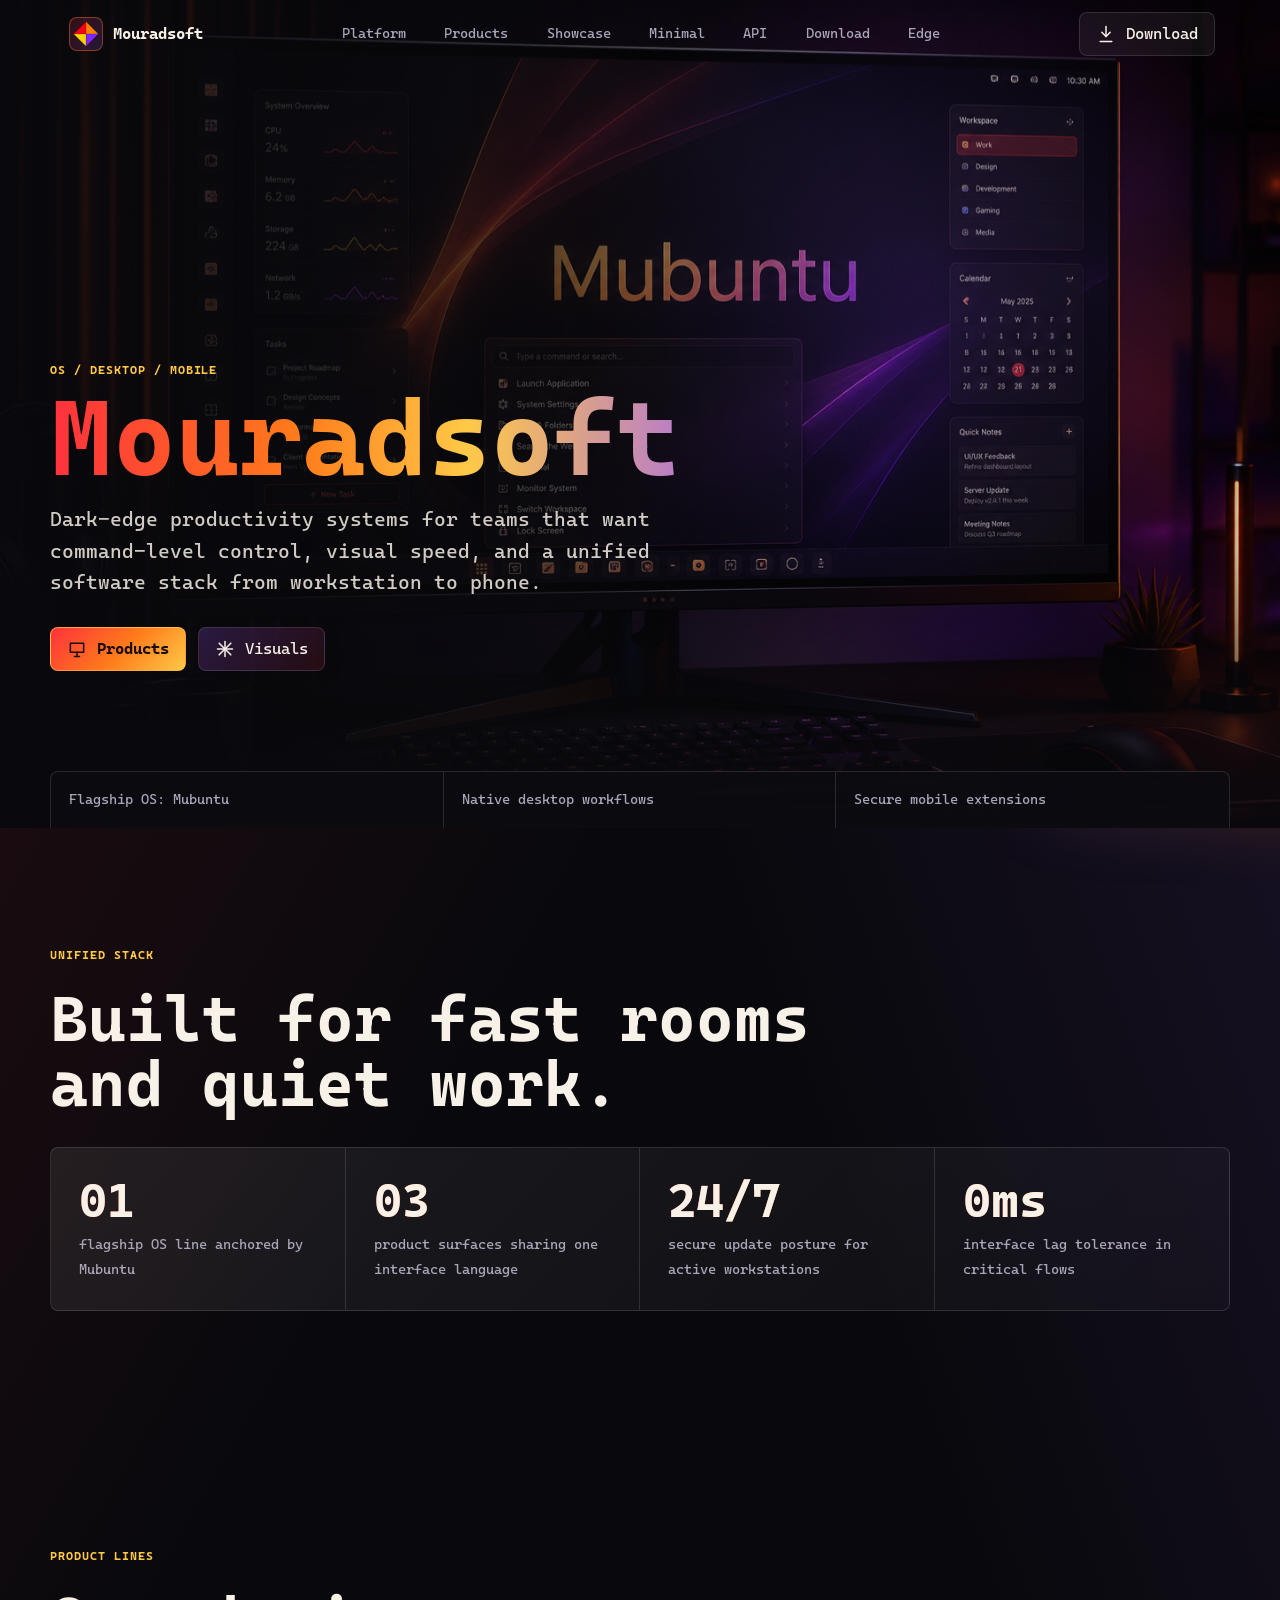
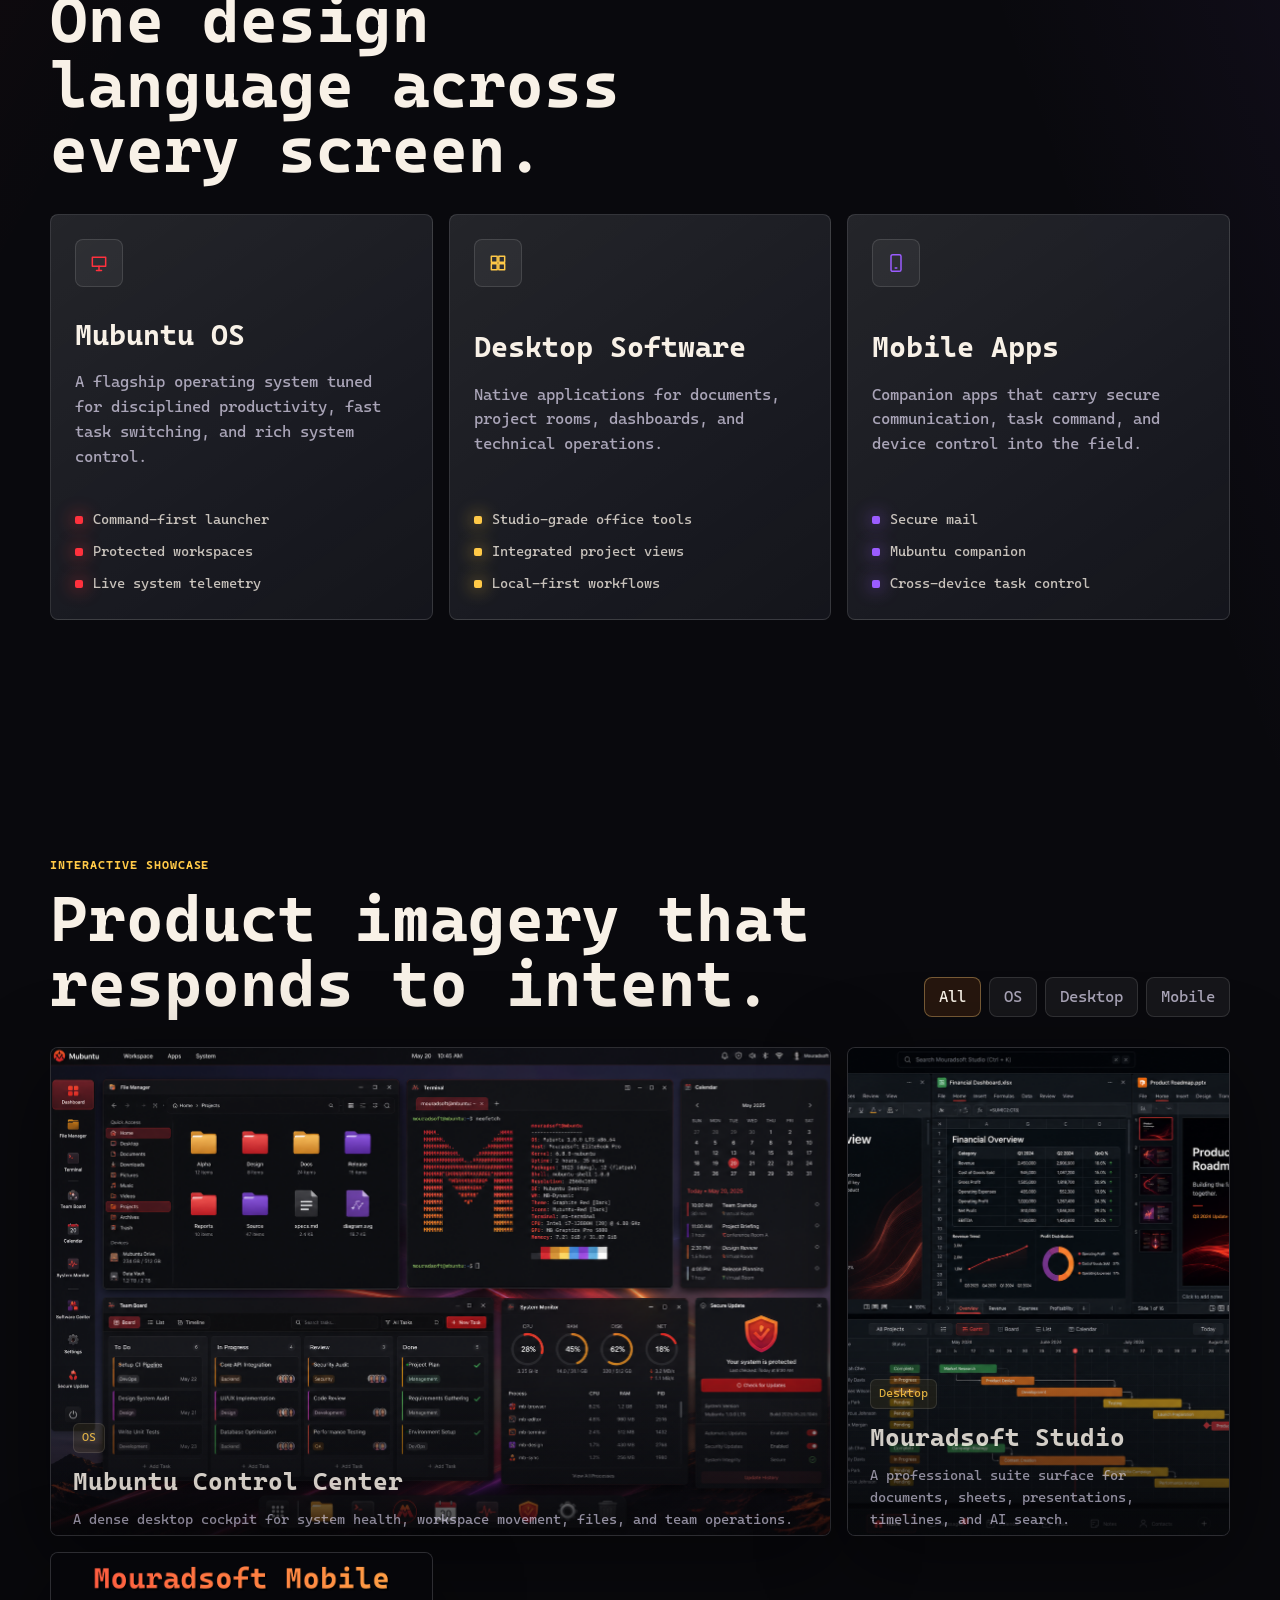
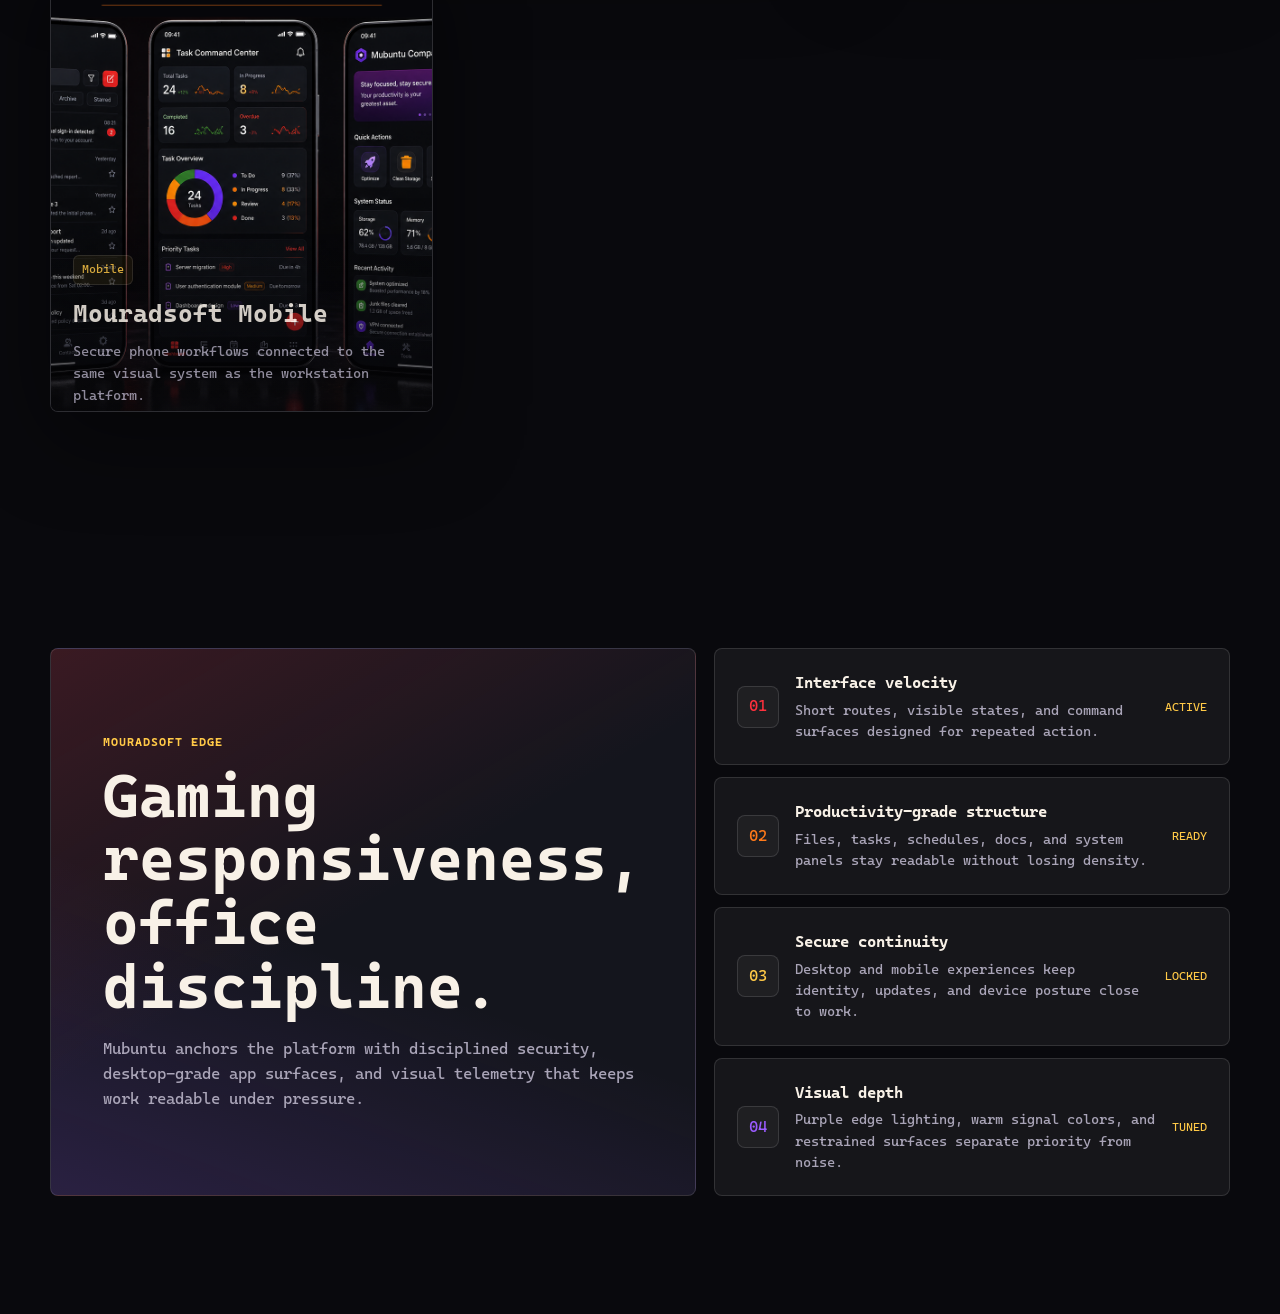
==== commit e7b410db: "Add Mubuntu Minimal release pages" ====
--- a/index.html
+++ b/index.html
@@ -8,6 +8,8 @@
       content="Mouradsoft builds Mubuntu, desktop software, and mobile applications for high-performance work."
     />
     <title>Mouradsoft | Operating Systems, Desktop Software, Mobile Apps</title>
+    <link rel="icon" type="image/png" href="./assets/logo.png" />
+    <link rel="apple-touch-icon" href="./assets/logo.png" />
     <link rel="stylesheet" href="./styles.css" />
   </head>
   <body>
@@ -17,10 +19,7 @@
     <header class="site-header" data-elevate>
       <a class="brand" href="#top" aria-label="Mouradsoft home">
         <span class="brand-mark" aria-hidden="true">
-          <svg viewBox="0 0 36 36" role="img">
-            <path d="M18 3 32 11v14L18 33 4 25V11L18 3Z" />
-            <path d="M11 22V12l7 7 7-7v10" />
-          </svg>
+          <img class="brand-logo" src="./assets/logo.png" alt="" width="34" height="34" />
         </span>
         <span>Mouradsoft</span>
       </a>
@@ -34,6 +33,7 @@
         <a href="#platform">Platform</a>
         <a href="#products">Products</a>
         <a href="#showcase">Showcase</a>
+        <a href="./minimal.html">Minimal</a>
         <a href="./api.html">API</a>
         <a href="./download.html">Download</a>
         <a href="#edge">Edge</a>
--- a/styles.css
+++ b/styles.css
@@ -145,20 +145,15 @@
   border-radius: var(--radius);
   background: linear-gradient(135deg, rgba(255, 49, 61, 0.18), rgba(155, 92, 255, 0.18));
   color: var(--gold);
-}
-
-.brand-mark svg {
-  width: 24px;
-  height: 24px;
-}
-
-.brand-mark path:first-child {
-  fill: rgba(255, 122, 26, 0.12);
-  stroke: var(--orange);
-}
-
-.brand-mark path:last-child {
-  stroke: var(--gold);
+  overflow: hidden;
+}
+
+.brand-logo {
+  display: block;
+  width: 100%;
+  height: 100%;
+  object-fit: contain;
+  padding: 2px;
 }
 
 .site-nav {
@@ -836,6 +831,7 @@
 .download-hero h1 {
   margin-bottom: 18px;
   font-size: clamp(3.2rem, 9vw, 7rem);
+  white-space: normal;
 }
 
 .release-pill {
@@ -1187,6 +1183,61 @@
   color: var(--muted);
 }
 
+.minimal-download-section {
+  padding-top: 64px;
+  padding-bottom: 40px;
+}
+
+.minimal-download-panel {
+  display: grid;
+  grid-template-columns: minmax(0, 0.9fr) minmax(250px, 0.42fr) minmax(300px, 0.78fr);
+  gap: 16px;
+  align-items: stretch;
+  padding: clamp(20px, 4vw, 30px);
+  border: 1px solid var(--line);
+  border-radius: var(--radius);
+  background:
+    linear-gradient(135deg, rgba(80, 216, 144, 0.08), rgba(255, 255, 255, 0.025)),
+    var(--surface);
+  box-shadow: var(--shadow);
+}
+
+.minimal-download-copy {
+  min-width: 0;
+}
+
+.minimal-download-copy h3 {
+  margin: 10px 0 12px;
+  font-size: 1.75rem;
+  line-height: 1.1;
+}
+
+.minimal-download-copy p {
+  color: var(--muted);
+}
+
+.minimal-download-actions {
+  display: grid;
+  gap: 10px;
+  align-content: center;
+}
+
+.minimal-download-actions .download-button,
+.minimal-download-actions .button {
+  width: 100%;
+  min-height: 52px;
+}
+
+.minimal-download-terminal {
+  min-width: 0;
+  box-shadow: none;
+}
+
+.minimal-download-terminal pre {
+  min-height: 230px;
+  font-size: 0.78rem;
+}
+
 .api-page {
   min-height: 100svh;
 }
@@ -1535,6 +1586,164 @@
 .code-copy.is-copied {
   border-color: rgba(80, 216, 144, 0.58);
   background: rgba(80, 216, 144, 0.14);
+}
+
+.minimal-page .api-hero h1 {
+  font-size: 4.9rem;
+}
+
+.minimal-hero-actions,
+.minimal-download-grid {
+  display: flex;
+  flex-wrap: wrap;
+  gap: 10px;
+  margin-top: 26px;
+}
+
+.minimal-status-grid {
+  display: grid;
+  gap: 10px;
+  padding: 16px;
+  border: 1px solid var(--line);
+  border-radius: var(--radius);
+  background:
+    linear-gradient(135deg, rgba(80, 216, 144, 0.08), rgba(255, 255, 255, 0.025)),
+    var(--surface);
+  box-shadow: var(--shadow);
+}
+
+.minimal-status-grid article {
+  display: grid;
+  gap: 5px;
+  padding: 13px;
+  border: 1px solid var(--line);
+  border-radius: var(--radius);
+  background: rgba(255, 255, 255, 0.04);
+}
+
+.minimal-status-grid span {
+  color: var(--muted);
+  font-size: 0.74rem;
+  text-transform: uppercase;
+}
+
+.minimal-status-grid strong {
+  color: var(--text);
+}
+
+.minimal-badge {
+  display: inline-flex;
+  justify-content: center;
+  margin: 0 0 8px;
+  padding: 9px 10px;
+  border: 1px solid rgba(80, 216, 144, 0.34);
+  border-radius: var(--radius);
+  color: var(--green);
+  background: rgba(80, 216, 144, 0.08);
+  font-size: 0.78rem;
+  font-weight: 900;
+}
+
+.api-nav a.is-active,
+.api-mobile-nav a.is-active {
+  color: var(--text);
+  background: rgba(255, 122, 26, 0.14);
+}
+
+.minimal-metrics {
+  display: grid;
+  grid-template-columns: repeat(3, 1fr);
+  gap: 10px;
+  margin-top: 22px;
+}
+
+.minimal-metrics article {
+  display: grid;
+  gap: 6px;
+  padding: 16px;
+  border: 1px solid var(--line);
+  border-radius: var(--radius);
+  background: rgba(255, 255, 255, 0.045);
+}
+
+.minimal-metrics strong {
+  color: var(--gold);
+  font-size: 1.2rem;
+}
+
+.minimal-metrics span {
+  color: var(--muted);
+  font-size: 0.82rem;
+}
+
+.minimal-steps {
+  display: grid;
+  gap: 10px;
+  margin: 0;
+  padding: 0;
+  list-style: none;
+  counter-reset: minimal-step;
+}
+
+.minimal-steps li {
+  position: relative;
+  display: grid;
+  gap: 6px;
+  padding: 16px 16px 16px 58px;
+  border: 1px solid var(--line);
+  border-radius: var(--radius);
+  background: rgba(255, 255, 255, 0.045);
+  counter-increment: minimal-step;
+}
+
+.minimal-steps li::before {
+  position: absolute;
+  top: 16px;
+  left: 16px;
+  display: grid;
+  width: 28px;
+  height: 28px;
+  place-items: center;
+  border: 1px solid rgba(255, 201, 71, 0.34);
+  border-radius: 6px;
+  color: var(--gold);
+  background: rgba(255, 201, 71, 0.08);
+  content: counter(minimal-step);
+  font-size: 0.78rem;
+  font-weight: 900;
+}
+
+.minimal-steps strong {
+  color: var(--text);
+}
+
+.minimal-steps span {
+  color: var(--muted);
+}
+
+.minimal-download-grid .download-button,
+.minimal-download-grid .button {
+  min-height: 54px;
+}
+
+.minimal-console {
+  background:
+    linear-gradient(135deg, rgba(80, 216, 144, 0.07), rgba(155, 92, 255, 0.08)),
+    var(--surface);
+}
+
+.minimal-terminal {
+  box-shadow: none;
+}
+
+.minimal-terminal .code-card-header {
+  border-top: 1px solid var(--line);
+}
+
+.minimal-terminal pre {
+  min-height: 188px;
+  max-height: 360px;
+  font-size: 0.78rem;
 }
 
 @media (max-width: 980px) {
@@ -1588,6 +1797,7 @@
   .modal-panel,
   .download-hero,
   .download-shell,
+  .minimal-download-panel,
   .requirements-panel,
   .api-hero {
     grid-template-columns: 1fr;
@@ -1599,6 +1809,10 @@
 
   .api-hero h1 {
     font-size: 4.2rem;
+  }
+
+  .minimal-page .api-hero h1 {
+    font-size: 3.8rem;
   }
 
   .api-sidebar {
@@ -1743,6 +1957,10 @@
     width: 100%;
   }
 
+  .minimal-download-section {
+    padding-top: 46px;
+  }
+
   .checksum-row,
   .requirements-list li {
     grid-template-columns: 1fr;
@@ -1769,6 +1987,10 @@
   .api-doc-section h2,
   .endpoint-section h2 {
     font-size: 1.55rem;
+  }
+
+  .minimal-page .api-hero h1 {
+    font-size: 2.9rem;
   }
 
   .api-shell {
@@ -1809,6 +2031,15 @@
 
   .api-table {
     min-width: 560px;
+  }
+
+  .minimal-metrics {
+    grid-template-columns: 1fr;
+  }
+
+  .minimal-download-grid .download-button,
+  .minimal-download-grid .button {
+    width: 100%;
   }
 }
 
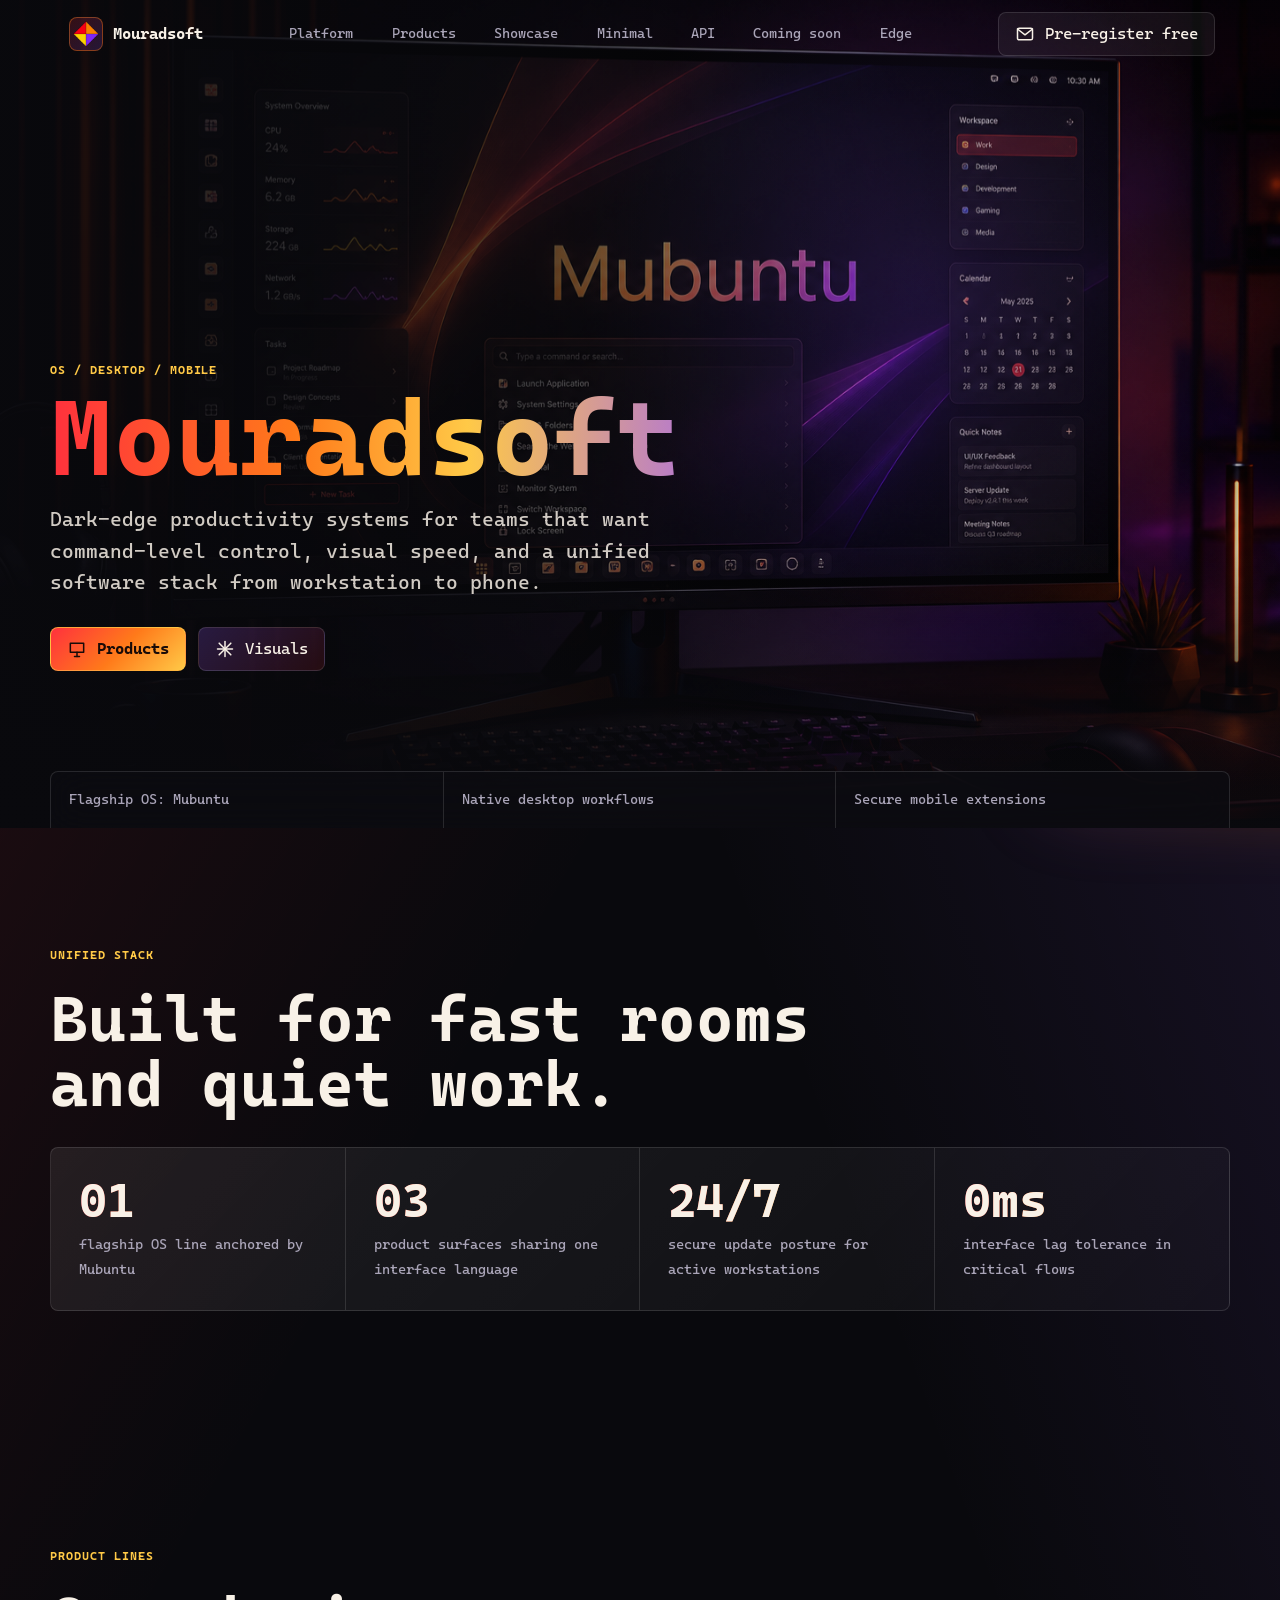
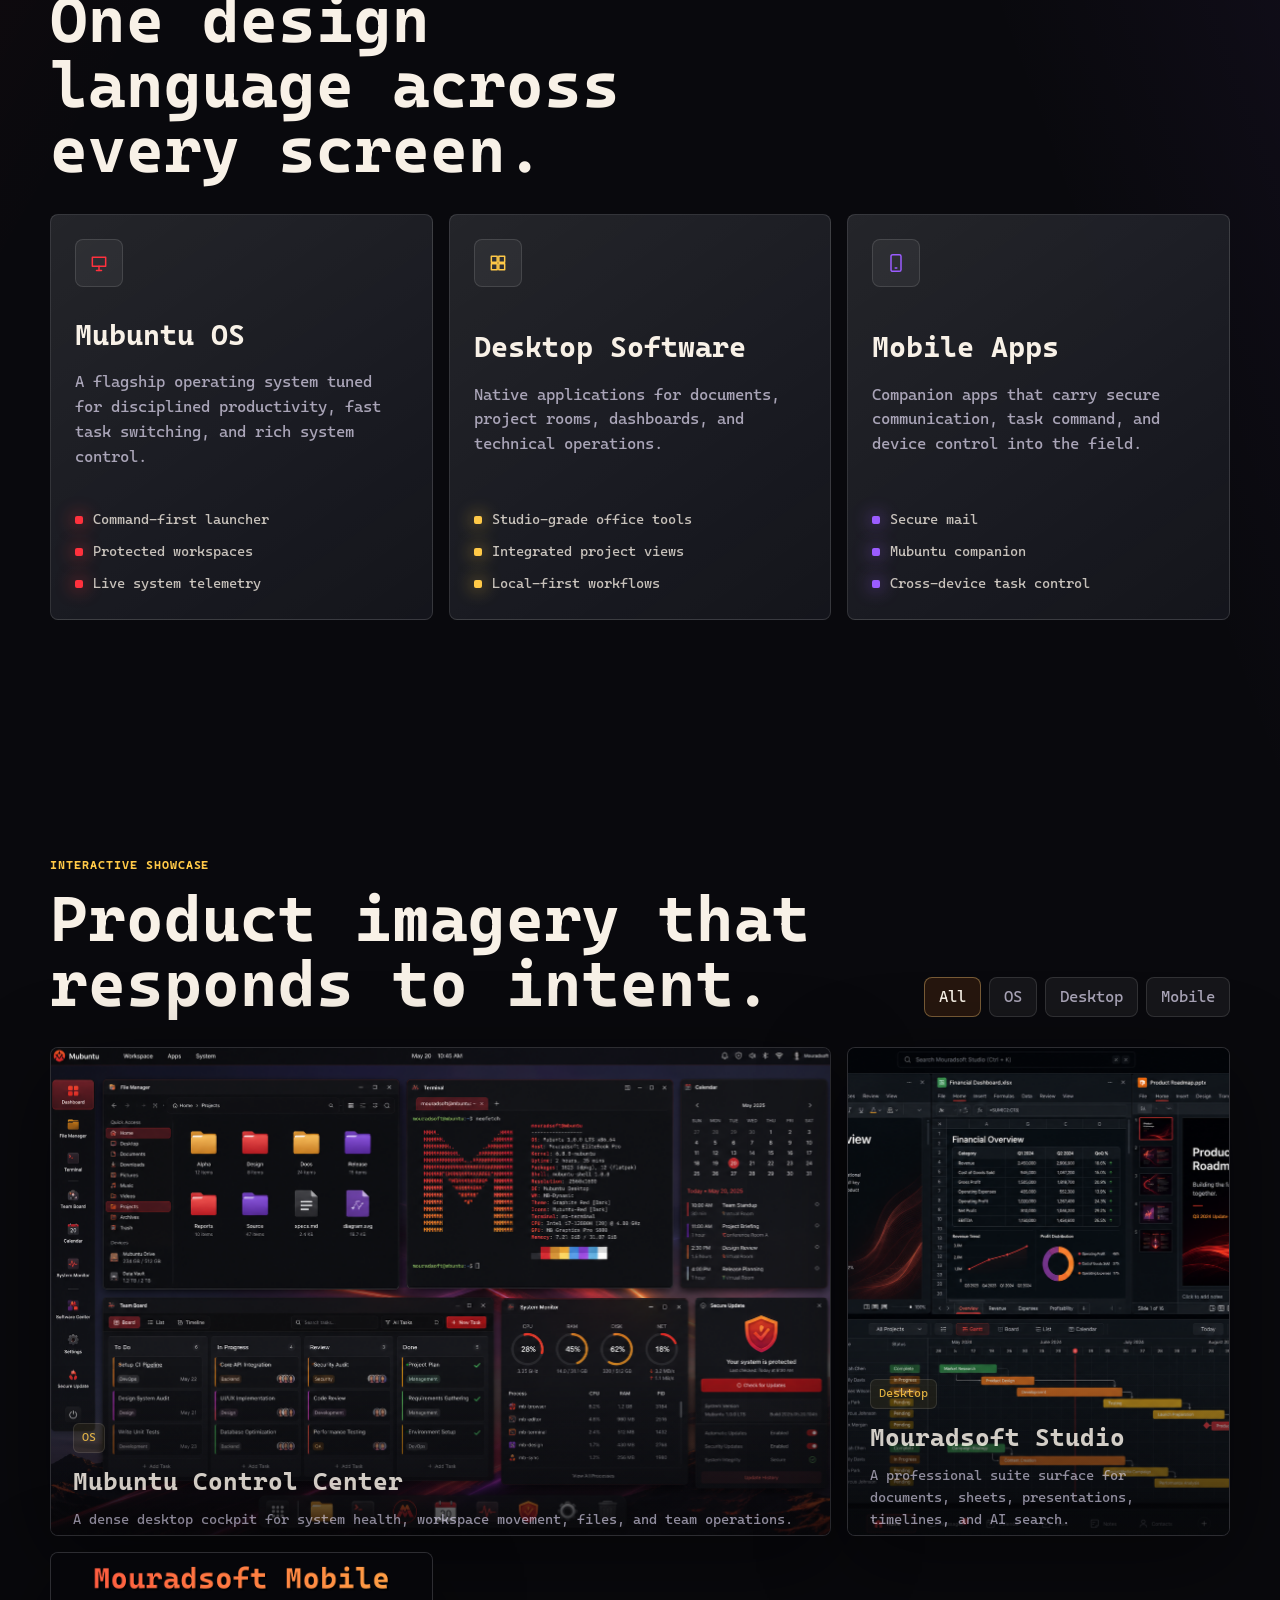
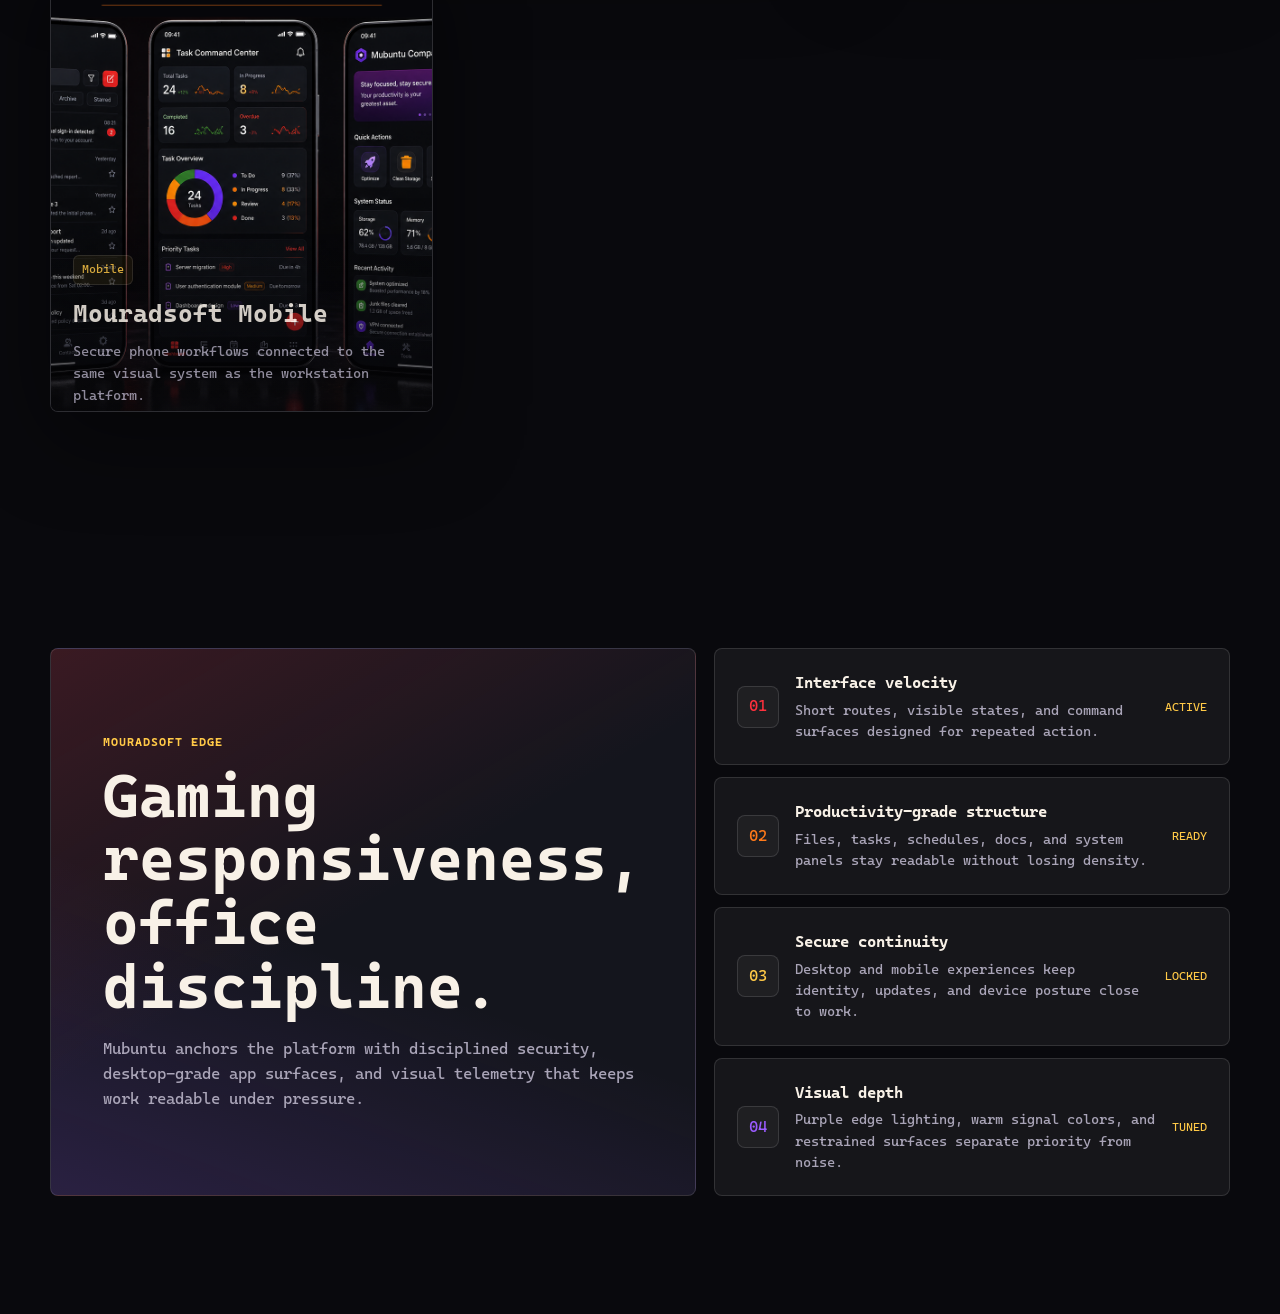
==== commit 56d103a7: "Replace downloads with coming soon and free email pre-registration" ====
--- a/index.html
+++ b/index.html
@@ -35,17 +35,16 @@
         <a href="#showcase">Showcase</a>
         <a href="./minimal.html">Minimal</a>
         <a href="./api.html">API</a>
-        <a href="./download.html">Download</a>
+        <a href="./coming-soon.html">Coming soon</a>
         <a href="#edge">Edge</a>
       </nav>
 
-      <a class="header-action" href="./download.html">
+      <a class="header-action" href="./coming-soon.html#pre-register">
         <svg viewBox="0 0 24 24" aria-hidden="true">
-          <path d="M12 3v12" />
-          <path d="m7 10 5 5 5-5" />
-          <path d="M5 21h14" />
+          <rect x="3" y="5" width="18" height="14" rx="2" />
+          <path d="m3 6 9 7 9-7" />
         </svg>
-        Download
+        Pre-register free
       </a>
     </header>
 
--- a/styles.css
+++ b/styles.css
@@ -918,6 +918,131 @@
   margin: 0 auto;
 }
 
+.coming-soon-pill {
+  border-color: rgba(255, 201, 71, 0.42);
+  background: rgba(255, 201, 71, 0.08);
+}
+
+.coming-soon-pill span {
+  background: rgba(255, 201, 71, 0.16);
+  color: var(--gold);
+}
+
+.coming-soon-shell {
+  grid-template-columns: minmax(0, 1.3fr) minmax(280px, 0.7fr);
+}
+
+.coming-soon-card {
+  padding: clamp(24px, 5vw, 42px);
+}
+
+.coming-soon-card h2 {
+  margin-bottom: 12px;
+  font-size: clamp(1.5rem, 3vw, 2.35rem);
+  line-height: 1.08;
+}
+
+.coming-soon-card > p {
+  max-width: 62ch;
+  color: var(--muted);
+}
+
+.coming-soon-list {
+  display: grid;
+  gap: 10px;
+  margin-top: 26px;
+}
+
+.coming-soon-list div {
+  display: flex;
+  flex-wrap: wrap;
+  justify-content: space-between;
+  gap: 8px 18px;
+  padding: 14px 16px;
+  border: 1px solid var(--line);
+  border-radius: 8px;
+  background: rgba(255, 255, 255, 0.035);
+}
+
+.coming-soon-list strong {
+  color: var(--text);
+}
+
+.coming-soon-list span,
+.coming-soon-note {
+  color: var(--muted);
+}
+
+.coming-soon-note {
+  margin-top: 22px;
+  font-size: 0.9rem;
+}
+
+#pre-register {
+  scroll-margin-top: 100px;
+}
+
+.registration-card :focus-visible {
+  outline: 2px solid var(--gold);
+  outline-offset: 4px;
+}
+
+#pre-register-button {
+  margin-top: 16px;
+  max-width: 100%;
+  white-space: normal;
+}
+
+#pre-register-button:disabled {
+  cursor: not-allowed;
+  opacity: 0.65;
+}
+
+#pre-register-status {
+  color: var(--muted);
+  font-size: 0.875rem;
+}
+
+.coming-soon-section {
+  width: min(calc(100% - 40px), var(--max));
+  margin: 0 auto;
+  padding-top: 76px;
+  padding-bottom: 110px;
+}
+
+.coming-soon-grid {
+  display: grid;
+  grid-template-columns: repeat(3, minmax(0, 1fr));
+  gap: 12px;
+}
+
+.coming-soon-item {
+  display: grid;
+  gap: 20px;
+  min-height: 190px;
+  padding: 22px;
+  border: 1px solid var(--line);
+  border-radius: var(--radius);
+  background: var(--surface);
+}
+
+.coming-soon-number {
+  color: var(--orange);
+  font-family: var(--mono);
+  font-size: 0.8rem;
+  font-weight: 800;
+}
+
+.coming-soon-item h3 {
+  margin-bottom: 8px;
+  font-size: 1.1rem;
+}
+
+.coming-soon-item p {
+  color: var(--muted);
+  font-size: 0.92rem;
+}
+
 .download-card {
   min-width: 0;
   border: 1px solid var(--line);
@@ -937,14 +1062,14 @@
 }
 
 .primary-download h2,
-.release-notes-card h2 {
+.coming-soon-aside h2 {
   margin-bottom: 12px;
   font-size: clamp(1.5rem, 3vw, 2.35rem);
   line-height: 1.08;
 }
 
 .primary-download p,
-.release-notes-card p {
+.coming-soon-aside p {
   margin-bottom: 0;
   color: var(--muted);
 }
@@ -987,7 +1112,7 @@
   font-size: 0.78rem;
 }
 
-.release-notes-card {
+.coming-soon-aside {
   padding: clamp(24px, 5vw, 36px);
 }
 
@@ -1797,6 +1922,7 @@
   .modal-panel,
   .download-hero,
   .download-shell,
+  .coming-soon-grid,
   .minimal-download-panel,
   .requirements-panel,
   .api-hero {
@@ -1951,6 +2077,12 @@
 
   .download-shell {
     width: calc(100% - 28px);
+  }
+
+  .coming-soon-section {
+    width: calc(100% - 28px);
+    padding-top: 54px;
+    padding-bottom: 78px;
   }
 
   .download-button {
